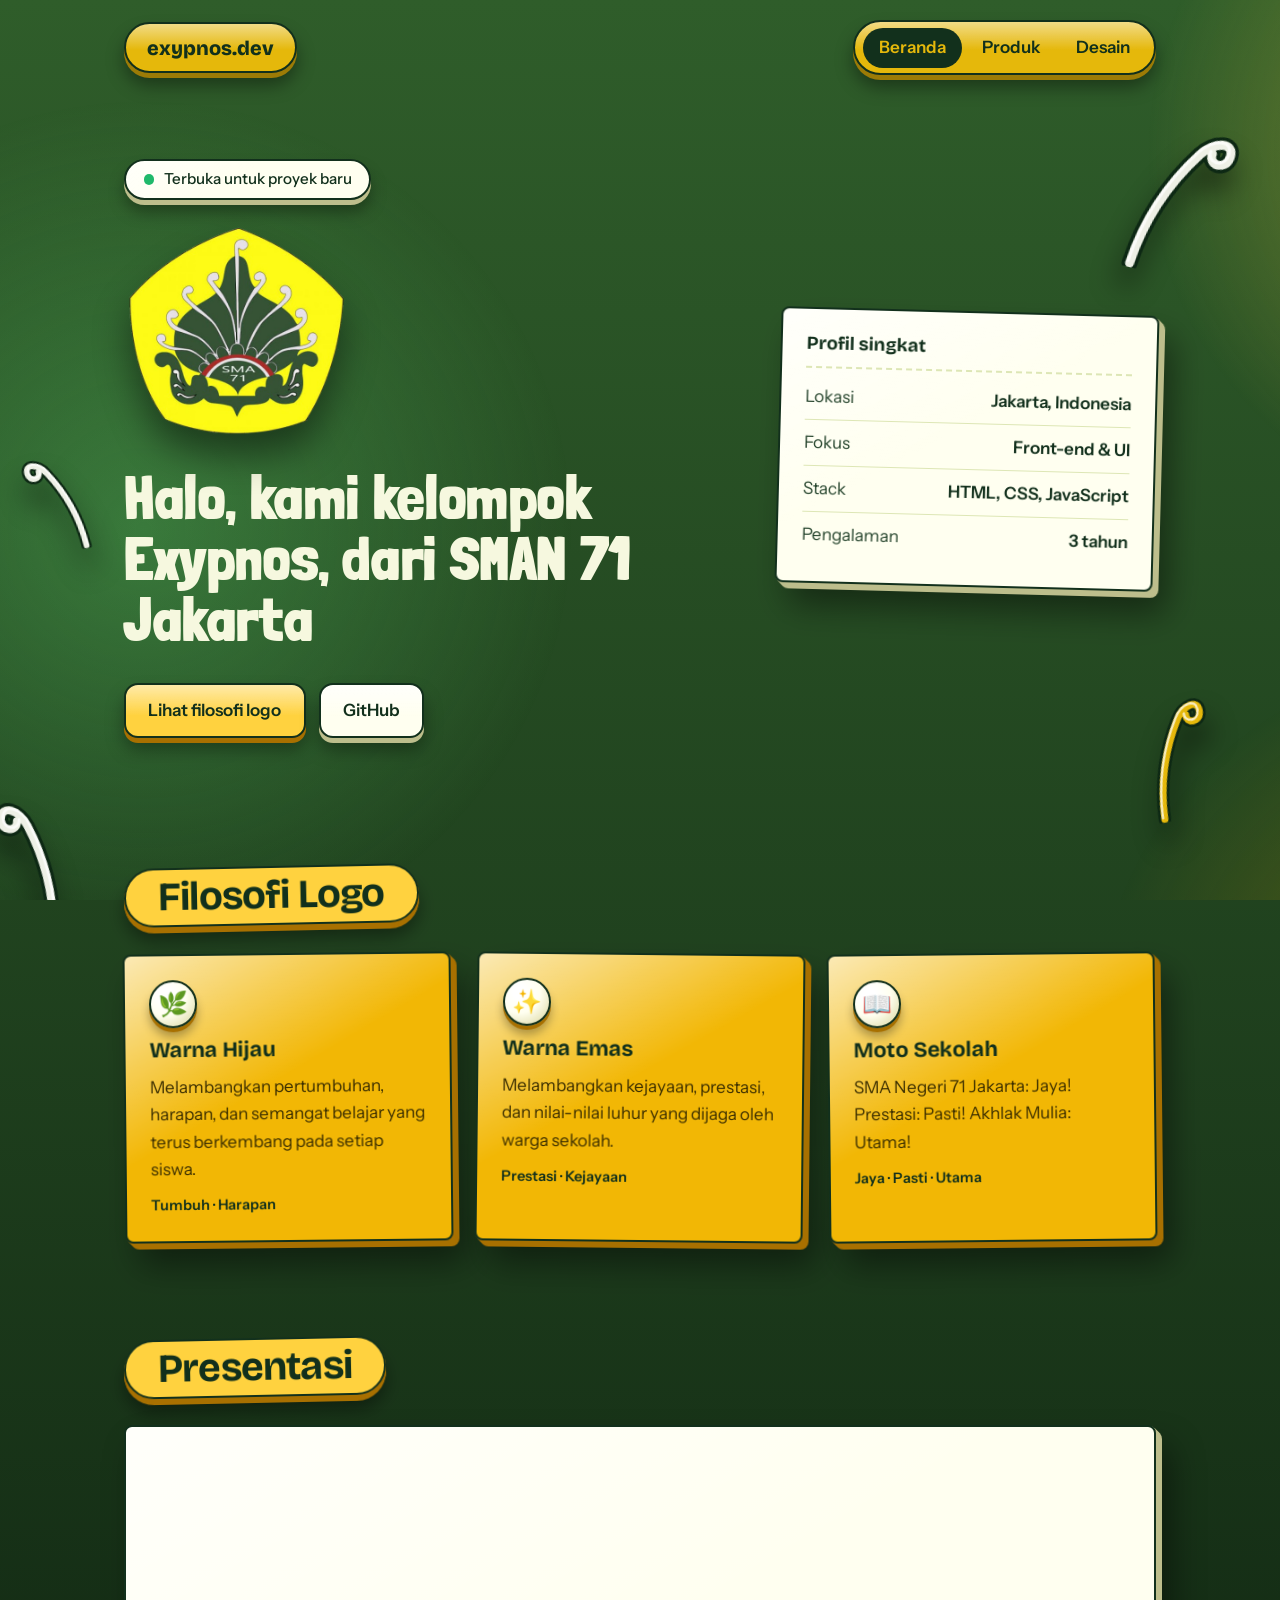
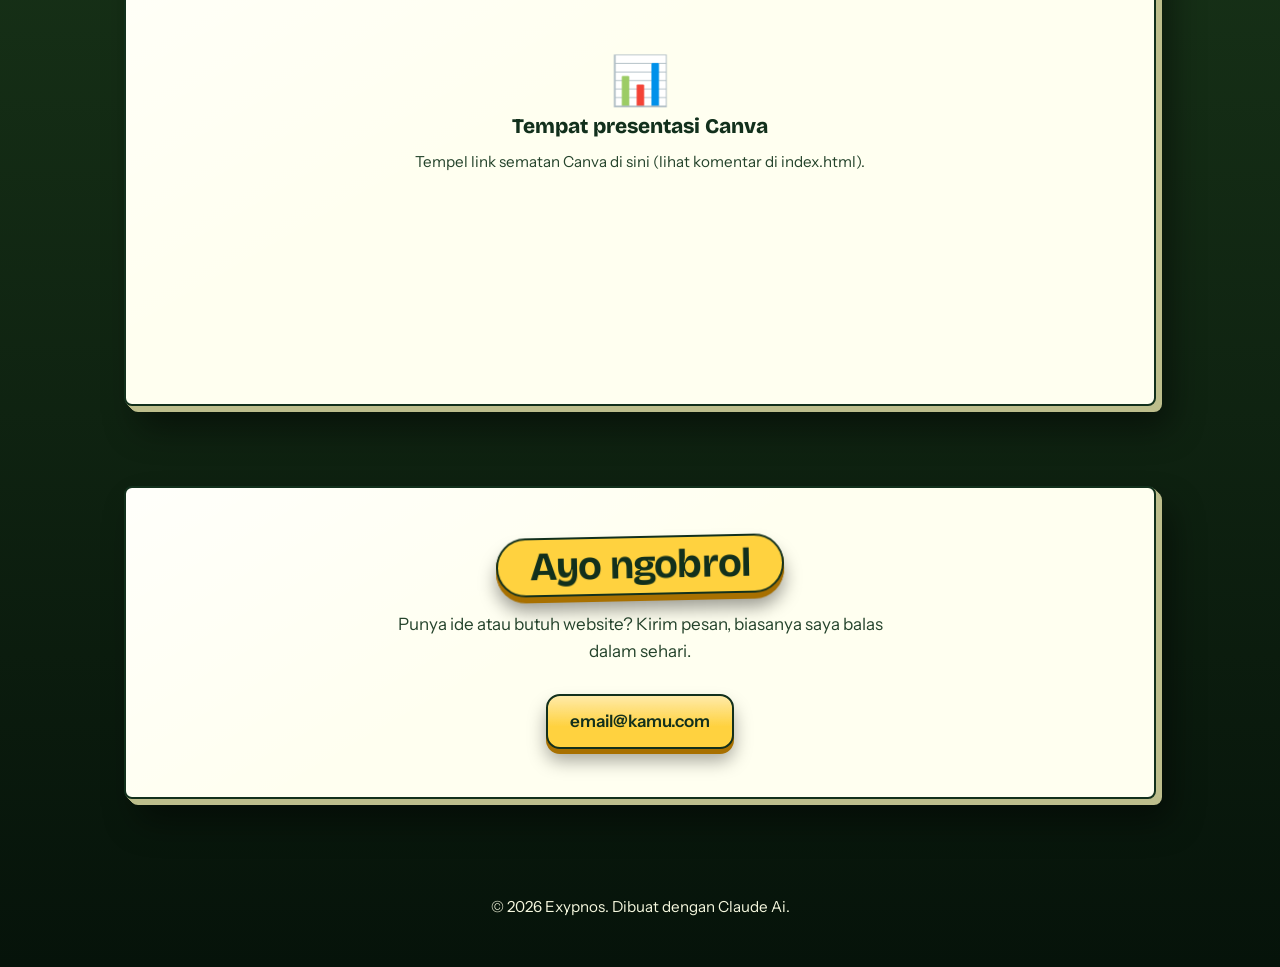
==== index.html @ 2ca2a5e6 "Update project descriptions and titles in index.html" ====
<!DOCTYPE html>
<html lang="id">
<head>
  <meta charset="UTF-8">
  <meta name="viewport" content="width=device-width, initial-scale=1">
  <title>Exypnos — Web Developer</title>
  <meta name="description" content="Portofolio Nama Kamu, web developer.">
  <link rel="preconnect" href="https://fonts.googleapis.com">
  <link rel="preconnect" href="https://fonts.gstatic.com" crossorigin>
  <link href="https://fonts.googleapis.com/css2?family=Bricolage+Grotesque:opsz,wght@12..96,500;12..96,800&family=Instrument+Sans:wght@400;500;600&family=Londrina+Solid:wght@400;900&display=swap" rel="stylesheet">
  <link rel="stylesheet" href="style.css">
  <script>
    try {
      if (sessionStorage.getItem('skipIntro')) {
        document.documentElement.classList.add('no-intro');
        sessionStorage.removeItem('skipIntro');
      }
    } catch (e) {}
  </script>
</head>
<body>

  <div class="scene" aria-hidden="true">
    <svg width="0" height="0" style="position:absolute" focusable="false">
      <symbol id="horn" viewBox="0 0 100 160">
        <path d="M18 156 C22 104 40 64 60 34 C70 18 92 12 90 30 C88 44 70 42 72 30" fill="none" stroke="#0d2814" stroke-width="16" stroke-linecap="round"/>
        <path d="M18 156 C22 104 40 64 60 34 C70 18 92 12 90 30 C88 44 70 42 72 30" fill="none" stroke="currentColor" stroke-width="9" stroke-linecap="round"/>
        <path d="M18 156 C22 104 40 64 60 34 C70 18 92 12 90 30 C88 44 70 42 72 30" fill="none" stroke="#fff" stroke-opacity=".75" stroke-width="3" stroke-linecap="round" transform="translate(-2 -2)"/>
      </symbol>
    </svg>
    <svg class="horn h1" viewBox="0 0 100 160"><use href="#horn"/></svg>
    <svg class="horn h2" viewBox="0 0 100 160"><use href="#horn"/></svg>
    <svg class="horn h3" viewBox="0 0 100 160"><use href="#horn"/></svg>
    <svg class="horn h4" viewBox="0 0 100 160"><use href="#horn"/></svg>
    <i class="comet c1"></i><i class="comet c2"></i><i class="comet c3"></i><i class="comet c4"></i>
  </div>

  <div class="intro" aria-hidden="true">
    <div class="intro-panel p-up"></div>
    <div class="intro-panel p-down"></div>
    <div class="intro-center">
      <div class="logo-split">
        <img class="half l" src="logo.png" alt="" width="500" height="500">
        <img class="half r" src="logo.png" alt="" width="500" height="500">
      </div>
      <p class="intro-name">Exypnos</p>
      <div class="intro-bar"><span></span></div>
    </div>
  </div>

  <header class="top">
    <a class="brand" href="#atas">exypnos.dev</a>
    <nav aria-label="Navigasi utama">
      <a href="index.html" class="active" aria-current="page">Beranda</a>
      <a href="produk.html">Produk</a>
      <a href="desain.html">Desain</a>
    </nav>
  </header>

  <main id="atas">

    <section class="hero">
      <div class="hero-text">
        <p class="status"><span class="dot" aria-hidden="true"></span> Terbuka untuk proyek baru</p>
        <h1 class="hero-logo"><img src="logo.png" alt="Logo SMAN 71 Jakarta" width="500" height="480"></h1>
        <p class="lead">Halo, kami kelompok Exypnos, dari SMAN 71 Jakarta</p>
        <div class="actions">
          <a class="btn primary" href="#beranda">Lihat filosofi logo</a>
          <a class="btn" href="https://github.com/USERNAME" target="_blank" rel="noopener">GitHub</a>
        </div>
      </div>

      <aside class="card" aria-label="Ringkasan profil">
        <h2>Profil singkat</h2>
        <dl>
          <div><dt>Lokasi</dt><dd>Jakarta, Indonesia</dd></div>
          <div><dt>Fokus</dt><dd>Front-end &amp; UI</dd></div>
          <div><dt>Stack</dt><dd>HTML, CSS, JavaScript</dd></div>
          <div><dt>Pengalaman</dt><dd>3 tahun</dd></div>
        </dl>
      </aside>
    </section>

    <section id="beranda" class="section">
      <h2>Filosofi Logo</h2>
      <div class="projects">
        <article class="project">
          <span class="ico" aria-hidden="true">🌿</span>
          <h3>Warna Hijau</h3>
          <p>Melambangkan pertumbuhan, harapan, dan semangat belajar yang terus berkembang pada setiap siswa.</p>
          <p class="tags">Tumbuh · Harapan</p>
        </article>
        <article class="project">
          <span class="ico" aria-hidden="true">✨</span>
          <h3>Warna Emas</h3>
          <p>Melambangkan kejayaan, prestasi, dan nilai-nilai luhur yang dijaga oleh warga sekolah.</p>
          <p class="tags">Prestasi · Kejayaan</p>
        </article>
        <article class="project">
          <span class="ico" aria-hidden="true">📖</span>
          <h3>Moto Sekolah</h3>
          <p>SMA Negeri 71 Jakarta: Jaya! Prestasi: Pasti! Akhlak Mulia: Utama!</p>
          <p class="tags">Jaya · Pasti · Utama</p>
        </article>
      </div>
    </section>

    <!-- PRESENTASI CANVA -->
    <section id="presentasi" class="section">
      <h2>Presentasi</h2>
      <div class="ppt-frame">
        <!-- Cara pasang PPT Canva:
             1. Di Canva klik Bagikan > Lihat lainnya > Sematkan (Embed), lalu salin link-nya.
             2. Ganti LINK_CANVA_KAMU di bawah dengan link itu.
             3. Hapus tanda komentar pada <iframe> dan hapus kotak "ppt-placeholder".

        <iframe loading="lazy"
                src="LINK_CANVA_KAMU"
                title="Presentasi Exypnos di Canva"
                allowfullscreen></iframe>
        -->

        <div class="ppt-placeholder">
          <span class="ppt-ico" aria-hidden="true">📊</span>
          <p>Tempat presentasi Canva</p>
          <small>Tempel link sematan Canva di sini (lihat komentar di index.html).</small>
        </div>
      </div>
    </section>

    <section id="kontak" class="section contact">
      <h2>Ayo ngobrol</h2>
      <p>Punya ide atau butuh website? Kirim pesan, biasanya saya balas dalam sehari.</p>
      <a class="btn primary" href="mailto:email@kamu.com">email@kamu.com</a>
    </section>

  </main>

  <footer class="foot">
    <p>© 2026 Exypnos. Dibuat dengan Claude Ai. </p>
  </footer>

  <script>
    (function () {
      if (window.matchMedia('(prefers-reduced-motion: reduce)').matches) return;

      // kartu miring 3D mengikuti kursor
      document.querySelectorAll('.card, .project, .design, .contact, .ppt-frame, .section > h2, .status').forEach(function (el) {
        el.addEventListener('pointermove', function (e) {
          if (e.pointerType === 'touch') return;
          var r = el.getBoundingClientRect();
          var x = (e.clientX - r.left) / r.width - 0.5;
          var y = (e.clientY - r.top) / r.height - 0.5;
          el.style.setProperty('--ry', (x * 14) + 'deg');
          el.style.setProperty('--rx', (-y * 14) + 'deg');
        });
        el.addEventListener('pointerleave', function () {
          el.style.setProperty('--rx', '0deg');
          el.style.setProperty('--ry', '0deg');
        });
      });

      // logo berputar 3D mengikuti kursor
      var logos = document.querySelectorAll('.hero-logo img, .brand-logo');
      if (logos.length) {
        window.addEventListener('pointermove', function (e) {
          if (e.pointerType === 'touch') return;
          var ry = ((e.clientX / innerWidth - 0.5) * 36) + 'deg';
          var rx = ((0.5 - e.clientY / innerHeight) * 28) + 'deg';
          logos.forEach(function (l) {
            l.style.setProperty('--ry', ry);
            l.style.setProperty('--rx', rx);
          });
        });
      }
    })();
  </script>

  <script>
    (function () {
      var links = document.querySelectorAll('.top nav a');
      var reduce = window.matchMedia('(prefers-reduced-motion: reduce)').matches;

      links.forEach(function (a) {
        a.addEventListener('click', function (e) {
          if (e.ctrlKey || e.metaKey || e.shiftKey || e.button !== 0) return;
          e.preventDefault();

          var here = a.getAttribute('aria-current') === 'page';
          if (!here) { try { sessionStorage.setItem('skipIntro', '1'); } catch (_) {} }

          if (reduce) { if (!here) location.href = a.href; return; }

          // riak
          var r = a.getBoundingClientRect();
          var d = document.createElement('span');
          d.className = 'ripple';
          d.style.left = (e.clientX - r.left) + 'px';
          d.style.top = (e.clientY - r.top) + 'px';
          a.appendChild(d);
          setTimeout(function () { d.remove(); }, 650);

          if (here) return;
          document.body.classList.add('leaving');
          setTimeout(function () { location.href = a.href; }, 320);
        });
      });

      // kembali dengan tombol back: pastikan halaman tidak terkunci
      window.addEventListener('pageshow', function () { document.body.classList.remove('leaving'); });
    })();
  </script>

</body>
</html>
---- style.css ----
/* ---------- Token ---------- */
:root {
  --paper: #f6f8df;
  --grid: #dde6b5;
  --ink: #12301c;
  --muted: #24432b;
  --green: #1b7d37;
  --marker: #ffd23f;
  --bg-top: #2f5d2a;     /* hijau SMAN 71 */
  --bg-bottom: #06130a;  /* makin gelap ke bawah */
  --on-bg: #f6f8df;      /* teks di atas background */
  --side: #bdbe8c;       /* sisi tebal kartu 3D */
  --gold-side: #a87000;  /* sisi tebal emas */
  --gloss: rgba(255, 255, 255, .7);
  --slab: 1px 1px 0 var(--side), 2px 2px 0 var(--side), 3px 3px 0 var(--side),
          4px 4px 0 var(--side), 5px 5px 0 var(--side), 6px 6px 0 var(--side),
          14px 22px 34px rgba(0, 0, 0, .45);
  --card: #fffff0;
  --line: #12301c;

  --display: "Bricolage Grotesque", "Segoe UI", system-ui, sans-serif;
  --body: "Instrument Sans", "Segoe UI", system-ui, sans-serif;

  --max: 1080px;
}

@media (prefers-color-scheme: dark) {
  :root {
    --paper: #0f1f14;
    --grid: #1a3322;
    --ink: #f1f7d9;
    --muted: #c9d9b4;
    --green: #8fe08a;
    --marker: #e6c229;
    --side: #08150b;
    --gloss: rgba(255, 255, 255, .09);
    --bg-top: #2a5427;
    --bg-bottom: #040d06;
    --card: #16291c;
    --line: #f1f7d9;
  }
}

/* ---------- Dasar ---------- */
*, *::before, *::after { box-sizing: border-box; }

html { scroll-behavior: smooth; }

body {
  margin: 0;
  font-family: var(--body);
  font-size: 1.0625rem;
  line-height: 1.6;
  color: var(--on-bg);
  background-color: var(--bg-bottom);
  /* gradasi hijau SMAN 71 -> makin gelap */
  background-image: linear-gradient(180deg, var(--bg-top) 0%, var(--bg-bottom) 100%);
  background-repeat: no-repeat;
  min-height: 100vh;
}


/* ---------- Warna membaur (blend) ---------- */
body::before {
  content: "";
  position: fixed;
  inset: 0;
  z-index: -1;
  pointer-events: none;
  background:
    radial-gradient(42vmax 42vmax at 85% 12%, rgba(255, 210, 63, .40), transparent 70%),
    radial-gradient(48vmax 48vmax at 8% 42%,  rgba(95, 207, 107, .34), transparent 70%),
    radial-gradient(42vmax 42vmax at 82% 82%, rgba(247, 181, 0, .28), transparent 70%),
    radial-gradient(38vmax 38vmax at 18% 100%, rgba(95, 207, 107, .30), transparent 70%);
  background-size: 140% 140%;
  animation: blend 16s ease-in-out infinite alternate;
}

@keyframes blend { to { background-position: 100% 100%; } }

h1, h2, h3 {
  font-family: var(--display);
  line-height: 1.1;
  margin: 0;
}

p { margin: 0; }

a { color: var(--green); }

:focus-visible {
  outline: 3px solid var(--marker);
  outline-offset: 3px;
}

/* ---------- Header ---------- */
.top {
  max-width: var(--max);
  margin: 0 auto;
  padding: 1.25rem 1.5rem;
  display: flex;
  justify-content: space-between;
  align-items: center;
  gap: 1rem;
}

.top :focus-visible { outline-color: #12301c; }

/* shape rounded emas hanya membungkus teks */
.brand,
.top nav {
  background: linear-gradient(180deg, rgba(255, 255, 255, .5), rgba(255, 255, 255, 0) 55%), #E5B80B;
  color: #12301c;
  border: 2px solid var(--line);
  border-radius: 999px;
  box-shadow: 0 5px 0 #9c7b06, 0 12px 18px rgba(0, 0, 0, .4);
}

.brand {
  padding: .45rem 1.3rem;
  font-family: var(--display);
  font-weight: 800;
  font-size: 1.25rem;
  text-decoration: none;
}

.top nav { display: flex; gap: .25rem; padding: .35rem .5rem; }

.top nav a {
  position: relative;
  overflow: hidden;
  padding: .4rem 1rem;
  color: #12301c;
  text-decoration: none;
  font-weight: 600;
  border-radius: 999px;
  transition: background .2s, color .2s, transform .12s;
}

.top nav a:hover { background: rgba(18, 48, 28, .14); }
.top nav a:active { transform: translateY(2px) scale(.93); }

/* menu yang sedang dibuka */
.top nav a.active { background: #12301c; color: #E5B80B; }

/* efek riak saat diklik */
.ripple {
  position: absolute;
  width: 10px;
  height: 10px;
  margin: -5px 0 0 -5px;
  border-radius: 50%;
  background: rgba(255, 255, 255, .75);
  transform: scale(0);
  pointer-events: none;
  animation: ripple .6s ease-out forwards;
}

@keyframes ripple { to { transform: scale(16); opacity: 0; } }

/* judul section membal setelah menu diklik */
.section > h2.pop { animation: heading-pop .8s cubic-bezier(.2, 1.5, .4, 1); }

@keyframes heading-pop {
  40% { transform: rotate(-4deg) scale(1.18); }
}

/* ---------- Hero ---------- */
main { max-width: var(--max); margin: 0 auto; padding: 0 1.5rem; }

.hero {
  display: grid;
  grid-template-columns: 1.6fr 1fr;
  gap: 3rem;
  align-items: center;
  padding: 4rem 0 5rem;
}

.status {
  display: inline-flex;
  align-items: center;
  gap: .6rem;
  font-size: .95rem;
  font-weight: 500;
  color: var(--on-bg);
  margin-bottom: 1.25rem;
}

.dot {
  width: .65rem;
  height: .65rem;
  border-radius: 50%;
  background: #1fb96b;
  box-shadow: 0 0 0 0 rgba(31, 185, 107, .6);
  animation: ping 2.2s ease-out infinite;
}

@keyframes ping {
  to { box-shadow: 0 0 0 .7rem rgba(31, 185, 107, 0); }
}

.hero h1 {
  font-size: clamp(2.4rem, 6vw, 4.4rem);
  font-weight: 800;
  letter-spacing: -.03em;
  max-width: 14em;
  /* stabilo kuning di belakang teks */
  background-image: linear-gradient(var(--marker), var(--marker));
  background-repeat: no-repeat;
  background-size: 0% 38%;
  background-position: 0 90%;
  animation: stabilo .9s .3s ease-out forwards;
}

@keyframes stabilo { to { background-size: 100% 38%; } }

@media (prefers-color-scheme: dark) {
  .hero h1 { background-image: linear-gradient(#2e6a35, #2e6a35); }
}

.lead {
  margin-top: 1.5rem;
  max-width: 14em;
  color: var(--on-bg);
  font-family: "Londrina Solid", "Impact", "Arial Black", sans-serif;
  font-weight: 900;
  font-size: clamp(2.2rem, 6vw, 3.8rem);
  line-height: 1;
  letter-spacing: .01em;
}

.actions { margin-top: 2rem; display: flex; flex-wrap: wrap; gap: .8rem; }

.hero h1.hero-logo {
  background: none;
  animation: none;
  line-height: 0;
  max-width: 100%;
}

.hero-logo img {
  display: block;
  width: 100%;
  max-width: 14rem;
  height: auto;
}

/* ---------- Tombol ---------- */
.btn {
  display: inline-block;
  padding: .75rem 1.4rem;
  border: 2px solid var(--line);
  border-radius: 14px;
  background: linear-gradient(180deg, rgba(255,255,255,.75), rgba(255,255,255,0) 60%), var(--card);
  color: var(--ink);
  font-weight: 600;
  text-decoration: none;
  box-shadow: 0 5px 0 var(--side), 0 12px 18px rgba(0, 0, 0, .35);
  transition: transform .12s, box-shadow .12s;
}

.btn:hover { transform: translateY(2px); box-shadow: 0 3px 0 var(--side), 0 8px 12px rgba(0, 0, 0, .35); }
.btn:active { transform: translateY(5px); box-shadow: 0 0 0 var(--side), 0 3px 6px rgba(0, 0, 0, .35); }

.btn.primary {
  background: linear-gradient(180deg, rgba(255,255,255,.55), rgba(255,255,255,0) 60%), var(--marker);
  color: #12301c;
  box-shadow: 0 5px 0 var(--gold-side), 0 12px 18px rgba(0, 0, 0, .35);
}
.btn.primary:hover { box-shadow: 0 3px 0 var(--gold-side), 0 8px 12px rgba(0, 0, 0, .35); }
.btn.primary:active { box-shadow: 0 0 0 var(--gold-side), 0 3px 6px rgba(0, 0, 0, .35); }

/* ---------- Kartu profil ---------- */
.card {
  background: var(--card);
  color: var(--ink);
  border: 2px solid var(--line);
  border-radius: 8px;
  padding: 1.5rem;
}

.card .logo {
  display: block;
  width: 100%;
  max-width: 11rem;
  height: auto;
  aspect-ratio: 1;
  margin: 0 auto;
  object-fit: contain;
}

.card h2 {
  font-size: 1.15rem;
  padding-bottom: .8rem;
  margin-bottom: .4rem;
  border-bottom: 2px dashed var(--grid);
}

.card dl { margin: 0; }

.card dl div {
  display: flex;
  justify-content: space-between;
  gap: 1rem;
  padding: .55rem 0;
  border-bottom: 1px solid var(--grid);
}

.card dl div:last-child { border-bottom: 0; }

.card dt { color: var(--muted); }
.card dd { margin: 0; font-weight: 600; text-align: right; }

/* ---------- Section ---------- */
.section { padding: 3rem 0; }

.section > h2 {
  font-size: clamp(1.8rem, 4vw, 2.5rem);
  letter-spacing: -.02em;
  margin-bottom: 1.75rem;
  display: inline-block;
  padding: .3rem 2rem .4rem;
  background: var(--marker);
  color: #12301c;
  border: 2px solid var(--line);
  border-radius: 999px;
  border-radius: 999px;
  box-shadow: 0 5px 0 var(--gold-side), 0 10px 16px rgba(0, 0, 0, .35);
  transform: rotate(-1.2deg);
}

/* ---------- Proyek ---------- */
.projects {
  display: grid;
  grid-template-columns: repeat(auto-fit, minmax(220px, 1fr));
  gap: 1.5rem;
}

.project {
  background: var(--card);
  color: var(--ink);
  border: 2px solid var(--line);
  border-radius: 8px;
  padding: 1.5rem;
  display: flex;
  flex-direction: column;
  gap: .7rem;
}

.project h3 { font-size: 1.35rem; }
.project p { color: var(--muted); }
.project .tags { font-size: .9rem; color: var(--ink); font-weight: 500; }

.project a {
  margin-top: auto;
  font-weight: 600;
  text-underline-offset: 4px;
}

/* ---------- Skill ---------- */
.skills {
  list-style: none;
  margin: 0;
  padding: 0;
  display: flex;
  flex-wrap: wrap;
  gap: .7rem;
}

.skills li {
  padding: .45rem 1rem;
  background: var(--card);
  color: var(--ink);
  border: 2px solid var(--line);
  border-radius: 999px;
  font-weight: 500;
}


/* ---------- Hiasan Beranda ---------- */
.project { position: relative; }

.ico {
  display: grid;
  place-items: center;
  width: 3rem;
  height: 3rem;
  font-size: 1.5rem;
  background: var(--marker);
  border: 2px solid var(--line);
  border-radius: 50%;
}

/* ---------- Hiasan Produk ---------- */
.skills li { box-shadow: 3px 3px 0 var(--line); transition: transform .12s; }
.skills li:hover { transform: translateY(-3px) rotate(-2deg); }
.skills li span { margin-right: .35rem; }

/* ---------- Desain ---------- */
.designs {
  display: grid;
  grid-template-columns: repeat(auto-fit, minmax(250px, 1fr));
  gap: 1.5rem;
}

.design {
  margin: 0;
  background: var(--card);
  color: var(--ink);
  border: 2px solid var(--line);
  border-radius: 8px;
  overflow: hidden;
}

.design .art {
  display: grid;
  place-items: center;
  aspect-ratio: 4 / 3;
  font-size: 4.5rem;
  border-bottom: 2px solid var(--line);
}

.design figcaption { display: flex; flex-direction: column; padding: 1rem 1.25rem; }
.design figcaption strong { font-family: var(--display); font-size: 1.2rem; }
.design figcaption span { color: var(--muted); font-size: .95rem; }

.d1 .art { background: radial-gradient(circle at 25% 30%, #fff 0 8%, transparent 9%), linear-gradient(135deg, #ffe94a, #ff9f43); }
.d2 .art { background: radial-gradient(circle at 80% 20%, rgba(255,255,255,.7) 0 10%, transparent 11%), linear-gradient(135deg, #8fe08a, #1b7d37); }
.d3 .art { background: radial-gradient(circle at 50% 40%, #3b7a57 0, #12301c 70%); }

@media (prefers-reduced-motion: reduce) {
  .project, .design, .skills li { transition: none; }
}

/* ---------- Kontak ---------- */
.contact {
  margin: 2rem 0 4rem;
  padding: 3rem 2rem;
  text-align: center;
  background: var(--card);
  color: var(--ink);
  border: 2px solid var(--line);
  border-radius: 8px;
}

.contact h2 { margin-bottom: 1rem; }

.contact p {
  max-width: 30em;
  margin: 0 auto 1.75rem;
  color: var(--muted);
}

/* ---------- Footer ---------- */
.foot {
  text-align: center;
  padding: 2rem 1.5rem 3rem;
  color: var(--on-bg);
  font-size: .95rem;
}

/* ---------- Responsif ---------- */
@media (max-width: 800px) {
  .hero {
    grid-template-columns: 1fr;
    gap: 2.5rem;
    padding-top: 2rem;
  }

  .card { --rot: 0deg; max-width: 420px; }
}

@media (max-width: 480px) {
  .top { flex-direction: column; align-items: flex-start; }
  .top nav { gap: 1.1rem; }
  .contact { padding: 2rem 1.25rem; }
}


/* ---------- Transisi pembuka ---------- */
.intro {
  position: fixed;
  inset: 0;
  z-index: 100;
  pointer-events: none;
  animation: intro-hide 0s 2.9s forwards;
}

.intro-panel {
  position: absolute;
  left: 0;
  right: 0;
  height: 50%;
  background: #173d1c;
}

.intro-panel.p-up {
  top: 0;
  border-bottom: 3px solid var(--marker);
  animation: panel-up .8s cubic-bezier(.77, 0, .18, 1) 2.1s forwards;
}

.intro-panel.p-down {
  bottom: 0;
  border-top: 3px solid var(--marker);
  animation: panel-down .8s cubic-bezier(.77, 0, .18, 1) 2.1s forwards;
}

.intro-center {
  position: absolute;
  inset: 0;
  display: grid;
  place-content: center;
  justify-items: center;
  gap: 1rem;
  animation: intro-out .35s ease-in 1.95s forwards;
}

/* logo SMA 71 terbelah, lalu menyatu */
.logo-split {
  position: relative;
  isolation: isolate;
  width: min(78vw, 62vh, 34rem);
  aspect-ratio: 1;
  animation: merge-pop .45s ease-out 1.15s;
}

.logo-split::before {
  content: "";
  position: absolute;
  inset: -35%;
  z-index: -1;
  border-radius: 50%;
  background: radial-gradient(circle, rgba(255, 226, 122, .85), transparent 65%);
  opacity: 0;
  animation: burst .7s ease-out 1.15s;
}

.logo-split .half {
  position: absolute;
  inset: 0;
  width: 100%;
  height: 100%;
}

.logo-split .l {
  clip-path: inset(0 49.5% 0 0);
  animation: join-l 1s cubic-bezier(.7, 0, .2, 1) .2s both;
}

.logo-split .r {
  clip-path: inset(0 0 0 49.5%);
  animation: join-r 1s cubic-bezier(.7, 0, .2, 1) .2s both;
}

@keyframes join-l {
  from { opacity: 0; transform: translateX(-70%) rotate(-14deg); }
  25%  { opacity: 1; }
  to   { opacity: 1; transform: none; }
}

@keyframes join-r {
  from { opacity: 0; transform: translateX(70%) rotate(14deg); }
  25%  { opacity: 1; }
  to   { opacity: 1; transform: none; }
}

@keyframes merge-pop { 50% { transform: scale(1.14); } }
@keyframes burst { 30% { opacity: 1; } to { opacity: 0; transform: scale(1.5); } }

.intro-name {
  font-family: var(--display);
  font-weight: 800;
  font-size: clamp(2.2rem, 7vmin, 3.2rem);
  letter-spacing: .06em;
  color: #f6f8df;
  animation: rise .6s ease-out 1.15s both;
}

.intro-bar {
  width: clamp(12rem, 36vmin, 18rem);
  height: .7rem;
  border: 2px solid #f6f8df;
  border-radius: 999px;
  overflow: hidden;
}

.intro-bar span {
  display: block;
  height: 100%;
  background: var(--marker);
  animation: bar 1.4s ease-in-out .4s both;
}

@keyframes panel-up   { to { transform: translateY(-101%); } }
@keyframes panel-down { to { transform: translateY(101%); } }
@keyframes intro-out  { to { opacity: 0; transform: scale(.9); } }
@keyframes intro-hide { to { visibility: hidden; } }
@keyframes logo-in    { from { opacity: 0; transform: scale(.5) rotate(-8deg); } }
@keyframes rise       { from { opacity: 0; transform: translateY(14px); } }
@keyframes bar        { from { width: 0; } to { width: 100%; } }

/* isi halaman muncul setelah tirai terbuka */
.hero-text, .hero > .card {
  animation: page-in .8s ease-out 2.35s both;
}

@keyframes page-in { from { opacity: 0; translate: 0 28px; } }


/* ---------- Tampilan 3D (seperti hasil render) ---------- */
.card, .project, .design, .contact {
  background-image: linear-gradient(150deg, var(--gloss), transparent 45%);
  box-shadow: var(--slab);
}

.card, .project, .design {
  transform: perspective(900px) rotateX(var(--rx, 0deg)) rotateY(var(--ry, 0deg))
             rotate(var(--rot, 0deg)) translateY(var(--lift, 0px));
  transition: transform .15s ease-out;
  will-change: transform;
}

.card { --rot: 1.5deg; }
.project:nth-child(odd) { --rot: -.6deg; }
.project:nth-child(even) { --rot: .6deg; }
.project:hover, .design:hover { --lift: -5px; }

.skills li { box-shadow: 0 4px 0 var(--side), 0 8px 12px rgba(0, 0, 0, .3); }

.hero-logo img {
  transform: perspective(700px) rotateX(var(--rx, 0deg)) rotateY(var(--ry, 0deg));
  transition: transform .2s ease-out;
  filter: drop-shadow(0 22px 18px rgba(0, 0, 0, .45));
  animation: logo-float 4s ease-in-out infinite;
}

@keyframes logo-float { 50% { translate: 0 -10px; } }

/* tanduk logo SMAN 71 mengambang di latar */
.scene {
  position: fixed;
  inset: 0;
  z-index: -1;
  overflow: hidden;
  pointer-events: none;
}

.horn {
  position: absolute;
  height: auto;
  color: #eef0e6;
  overflow: visible;
  filter: drop-shadow(0 20px 14px rgba(0, 0, 0, .45));
  animation: bob 7s ease-in-out infinite;
}

.h1 { width: 100px; top: 13%; right: 4%; transform: rotate(14deg); }
.h2 { width: 64px; top: 50%; left: 2%; transform: scaleX(-1) rotate(10deg); animation-delay: -2s; }
.h3 { width: 78px; bottom: 9%; right: 5%; color: #E5B80B; transform: rotate(-12deg); animation-delay: -4s; }
.h4 { width: 90px; bottom: -40px; left: -1%; transform: scaleX(-1) rotate(-6deg); animation-delay: -1s; }

@keyframes bob { 50% { translate: 0 -22px; } }

/* komet jatuh */
.comet {
  position: absolute;
  width: 190px;
  height: 4px;
  border-radius: 999px;
  background: linear-gradient(90deg, #fff, rgba(255, 226, 122, .75) 22%, rgba(255, 226, 122, 0));
  transform: rotate(-35deg);
  opacity: 0;
  animation: comet 9s linear infinite;
}

.comet::before {
  content: "";
  position: absolute;
  left: -3px;
  top: 50%;
  width: 11px;
  height: 11px;
  margin-top: -5.5px;
  border-radius: 50%;
  background: #fff;
  box-shadow: 0 0 10px 4px rgba(255, 226, 122, .85), 0 0 26px 10px rgba(229, 184, 11, .4);
}

.c1 { top: -2%;  right: 8%;  animation-duration: 9s;  animation-delay: 3s; }
.c2 { top: 8%;   right: 42%; animation-duration: 13s; animation-delay: 6s; }
.c3 { top: -4%;  right: 68%; animation-duration: 11s; animation-delay: 9s; }
.c4 { top: 24%;  right: -4%; animation-duration: 15s; animation-delay: 12s; }

@keyframes comet {
  0%   { opacity: 0; translate: 0 0; }
  2%   { opacity: 1; }
  15%  { opacity: 1; }
  18%  { opacity: 0; translate: -62vmax 43vmax; }
  100% { opacity: 0; translate: -62vmax 43vmax; }
}

@media (max-width: 800px) { .horn { display: none; } }

/* ---------- Pindah halaman ---------- */
.no-intro .intro { display: none; }
.no-intro .hero-text, .no-intro .hero > .card { animation-duration: .5s; animation-delay: 0s; }

body.leaving main, body.leaving .top { opacity: 0; transform: translateY(8px); transition: opacity .3s, transform .3s; }

/* ---------- Kurangi gerakan ---------- */
@media (prefers-reduced-motion: reduce) {
  .intro { display: none; }
  .horn, .hero-logo img { animation: none; }
  .comet { display: none; }
  body::before { animation: none; }
  .hero-text, .hero > .card { animation: none; }
  html { scroll-behavior: auto; }
  .dot { animation: none; }
  .hero h1 { animation: none; background-size: 100% 38%; }
  .btn, .card, .project, .design { transition: none; }
  .section > h2.pop, .ripple { animation: none; }
}


/* =====================================================
   TAMBAHAN BERANDA (digabung dari tambahan.css)
   ===================================================== */

/* ---------- Beranda: kartu produk berlatar kuning emas ---------- */
#beranda .project {
  background-color: #f2b705;           /* kuning emas */
  color: #12301c;
  border-color: #12301c;
  box-shadow:
    1px 1px 0 #a87000, 2px 2px 0 #a87000, 3px 3px 0 #a87000,
    4px 4px 0 #a87000, 5px 5px 0 #a87000, 6px 6px 0 #a87000,
    14px 22px 34px rgba(0, 0, 0, .45);
}

#beranda .project p { color: #3b2e00; }

#beranda .project .tags { color: #12301c; font-weight: 600; }

#beranda .project a { color: #12301c; }

#beranda .project .ico { background: radial-gradient(circle at 32% 28%, #ffffff 0 14%, #fffff0 48%, #d8d49a 100%); }

/* ---------- Beranda: tempat presentasi Canva ---------- */
.ppt-frame {
  position: relative;
  aspect-ratio: 16 / 9;                /* rasio slide */
  overflow: hidden;
  background-color: var(--card);
  background-image: linear-gradient(150deg, var(--gloss), transparent 45%);
  border: 2px solid var(--line);
  border-radius: 8px;
  box-shadow: var(--slab);
}

.ppt-frame iframe {
  position: absolute;
  inset: 0;
  width: 100%;
  height: 100%;
  border: 0;
}

.ppt-placeholder {
  position: absolute;
  inset: 0;
  display: grid;
  place-content: center;
  justify-items: center;
  gap: .4rem;
  padding: 1rem;
  text-align: center;
  color: var(--ink);
}

.ppt-placeholder .ppt-ico { font-size: 3rem; line-height: 1; }
.ppt-placeholder p { font-family: var(--display); font-weight: 800; font-size: 1.3rem; }
.ppt-placeholder small { color: var(--muted); font-size: .95rem; }


/* =====================================================
   3D MENYELURUH + LOGO DI HEADER
   ===================================================== */

/* logo di sebelah kiri "exypnos.dev" */
.brand-group { display: flex; align-items: center; gap: .7rem; }

.brand-logo {
  display: block;
  height: 3.15rem;       /* sama tinggi dengan pil "exypnos.dev" */
  width: auto;
  /* miring halus saja supaya logo kecil tidak goyang atau terpotong */
  transform: perspective(500px)
             rotateX(calc(var(--rx, 0deg) * .4))
             rotateY(calc(var(--ry, 0deg) * .4));
  transition: transform .2s ease-out;
  backface-visibility: hidden;
  /* sisi tebal lurus ke bawah, searah dengan pil menu, lalu bayangan lembut */
  filter:
    drop-shadow(0 2px 0 #a87000)
    drop-shadow(0 3px 0 #a87000)
    drop-shadow(0 8px 6px rgba(0, 0, 0, .4));
  animation: logo-bob 4s ease-in-out infinite;
}

@keyframes logo-bob { 50% { translate: 0 -3px; } }

/* chip status berbentuk tombol 3D */
.status {
  padding: .4rem 1.1rem;
  color: var(--ink);
  background-color: var(--card);
  background-image: linear-gradient(150deg, var(--gloss), transparent 45%);
  border: 2px solid var(--line);
  border-radius: 999px;
  box-shadow: 0 5px 0 var(--side), 0 12px 16px rgba(0, 0, 0, .35);
}

/* blok besar ikut miring 3D mengikuti kursor */
.contact, .ppt-frame, .section > h2, .status {
  transform: perspective(900px) rotateX(var(--rx, 0deg)) rotateY(var(--ry, 0deg))
             rotate(var(--rot, 0deg));
  transition: transform .15s ease-out;
  will-change: transform;
}

/* judul section: pil emas dengan sisi tebal */
.section > h2 {
  --rot: -1.2deg;
  box-shadow:
    0 1px 0 var(--gold-side), 0 2px 0 var(--gold-side), 0 3px 0 var(--gold-side),
    0 4px 0 var(--gold-side), 0 5px 0 var(--gold-side), 0 6px 0 var(--gold-side),
    0 14px 18px rgba(0, 0, 0, .4);
}

/* ikon proyek: bola 3D */
.ico {
  background: radial-gradient(circle at 32% 28%, #fff7c9 0 14%, var(--marker) 48%, #c99a00 100%);
  box-shadow: 0 4px 0 var(--gold-side), 0 9px 10px rgba(0, 0, 0, .3);
}

@media (prefers-reduced-motion: reduce) {
  .brand-logo { animation: none; }
  .brand-logo, .contact, .ppt-frame, .section > h2, .status { transition: none; }
}


/* =====================================================
   RUNNING TEXT 3D (abu perak elegan) - dipakai di Produk & Desain
   Tetap di bawah layar dan ikut ke mana pun halaman di-scroll,
   seperti running text berita.
   ===================================================== */
.marquee {
  position: fixed;                       /* selalu ikut di layar, bukan di satu tempat */
  left: 0;
  right: 0;
  bottom: max(.9rem, env(safe-area-inset-bottom));
  width: min(var(--max), calc(100% - 2rem));
  margin: 0 auto;
  z-index: 50;
  border: 2px solid #565c66;
  border-radius: 999px;
  /* pelat logam perak: kilap di atas, gelap tipis di bawah */
  background:
    linear-gradient(180deg, rgba(255, 255, 255, .85) 0%, rgba(255, 255, 255, 0) 48%,
                    rgba(0, 0, 0, .07) 52%, rgba(0, 0, 0, .14) 100%),
    linear-gradient(90deg, #c9cdd3, #eceef1 28%, #c0c5cc 55%, #e6e8ec 80%, #b7bcc4);
  /* sisi tebal abu gelap + bayangan */
  box-shadow:
    0 1px 0 #737982, 0 2px 0 #737982, 0 3px 0 #737982,
    0 4px 0 #737982, 0 5px 0 #737982, 0 6px 0 #737982,
    0 14px 18px rgba(0, 0, 0, .4);
  transform: perspective(1000px)
             rotateX(calc(var(--rx, 0deg) * .4))
             rotateY(calc(var(--ry, 0deg) * .4));
  transition: transform .15s ease-out;
  will-change: transform;
}

/* jendela teks: ujung kiri dan kanan memudar halus */
.marquee-window {
  overflow: hidden;
  border-radius: 999px;
  -webkit-mask-image: linear-gradient(90deg, transparent, #000 7%, #000 93%, transparent);
          mask-image: linear-gradient(90deg, transparent, #000 7%, #000 93%, transparent);
}

.marquee-track {
  display: flex;
  width: max-content;
  animation: marquee 32s linear infinite;
}

.marquee:hover .marquee-track { animation-play-state: paused; }

/* dua teks identik, geser setengah lebar = berputar mulus */
@keyframes marquee { to { transform: translateX(-50%); } }

.marquee-item {
  margin: 0;
  padding: .6rem 1.5rem .6rem 0;
  white-space: nowrap;
  font-family: var(--display);
  font-weight: 800;
  font-size: 1.05rem;
  letter-spacing: .1em;
  text-transform: uppercase;
  color: #2b2f36;
  /* huruf timbul: highlight putih di bawah, gelap tipis di atas */
  text-shadow: 0 1px 0 rgba(255, 255, 255, .95), 0 -1px 0 rgba(0, 0, 0, .22);
}

@media (max-width: 480px) {
  .marquee { bottom: max(.6rem, env(safe-area-inset-bottom)); }
  .marquee-item { font-size: .9rem; padding-top: .5rem; padding-bottom: .5rem; }
}

@media (prefers-reduced-motion: reduce) {
  .marquee-track { animation: none; }
  .marquee { transition: none; }
}

/* ruang di bawah footer agar tidak tertutup running text */
body:has(.marquee) .foot { padding-bottom: 6rem; }
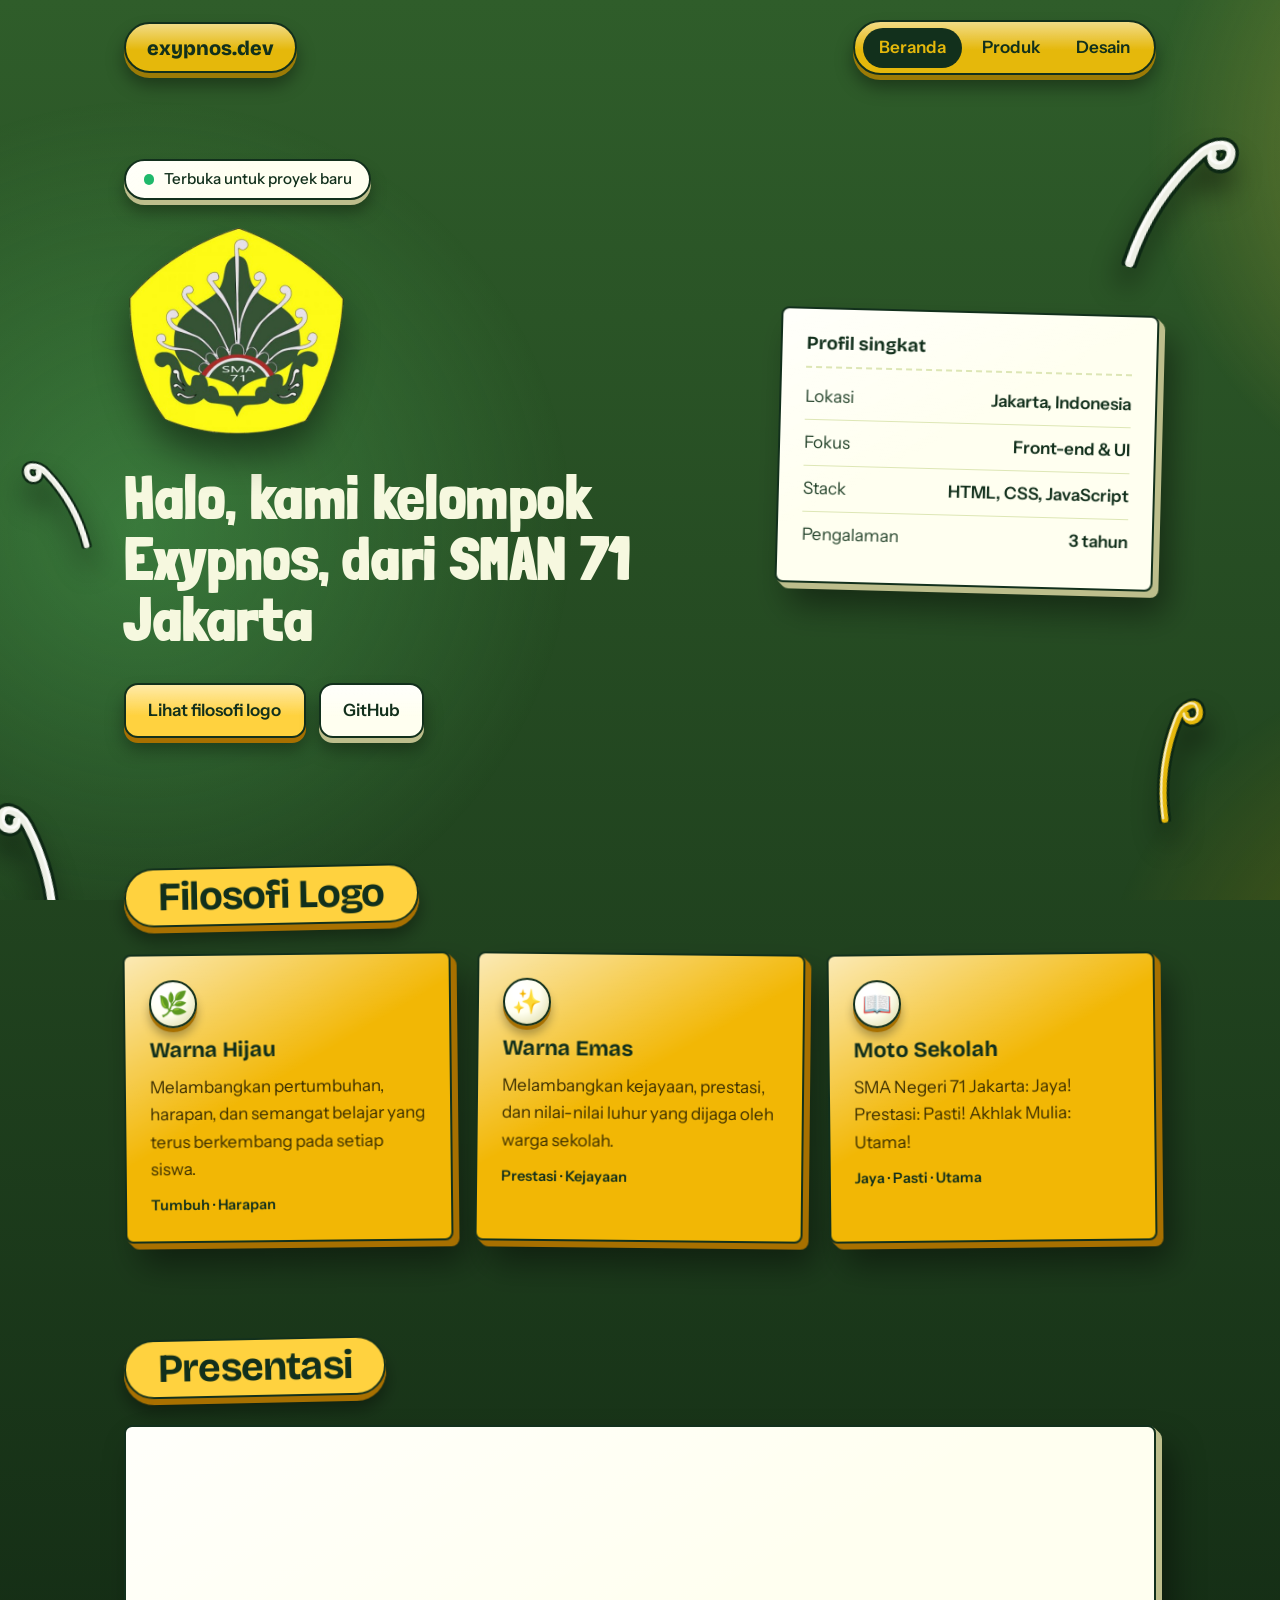
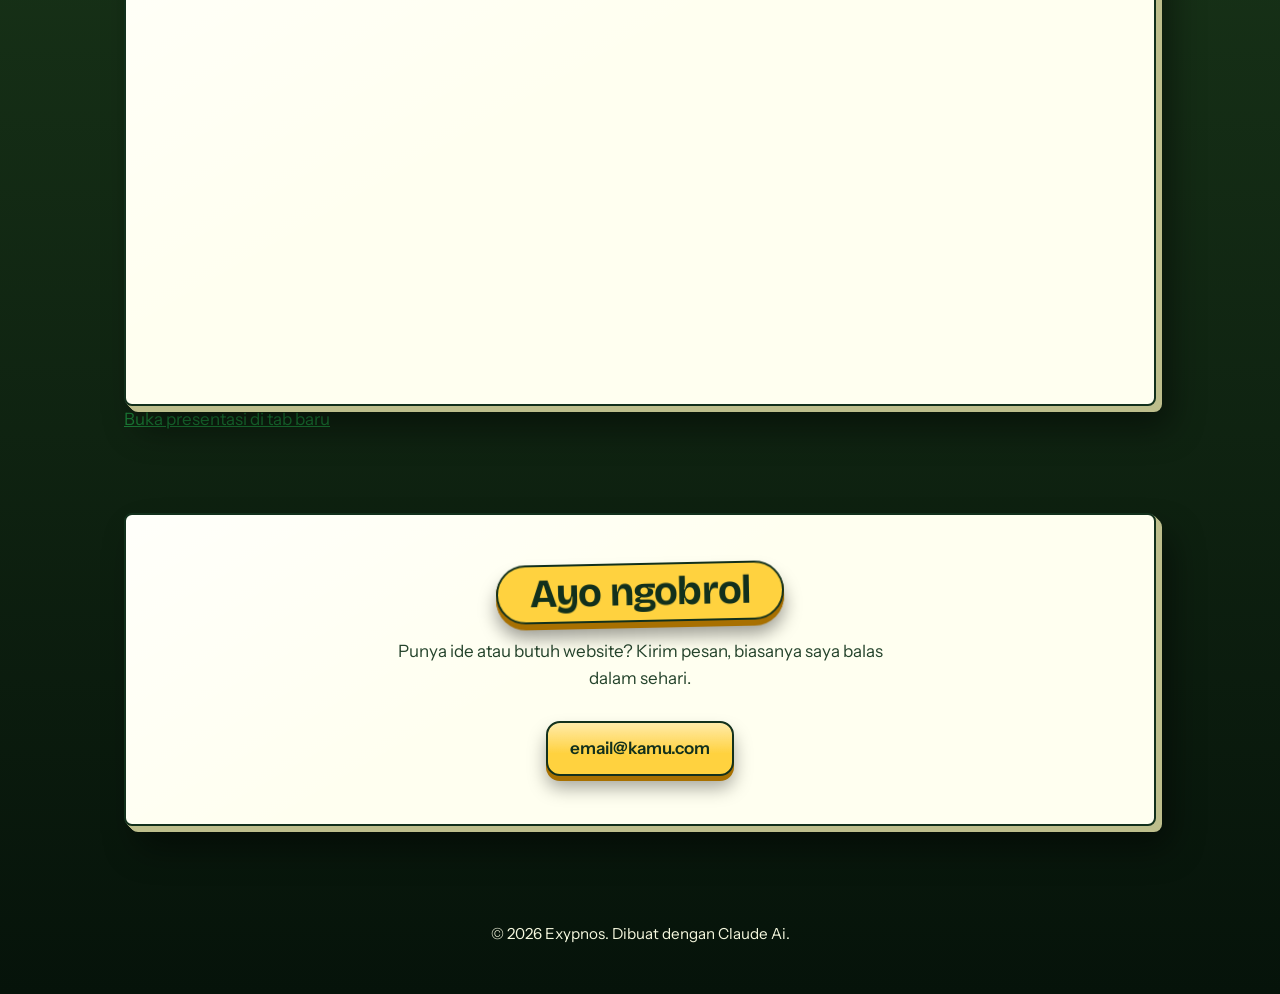
==== commit e03f3fcb: "Update Canva presentation iframe and remove comments Updated the iframe source for the Canva present" ====
--- a/index.html
+++ b/index.html
@@ -109,23 +109,12 @@
     <section id="presentasi" class="section">
       <h2>Presentasi</h2>
       <div class="ppt-frame">
-        <!-- Cara pasang PPT Canva:
-             1. Di Canva klik Bagikan > Lihat lainnya > Sematkan (Embed), lalu salin link-nya.
-             2. Ganti LINK_CANVA_KAMU di bawah dengan link itu.
-             3. Hapus tanda komentar pada <iframe> dan hapus kotak "ppt-placeholder".
-
         <iframe loading="lazy"
-                src="LINK_CANVA_KAMU"
+                src="https://canva.link/akthlc82j4upl1x"
                 title="Presentasi Exypnos di Canva"
                 allowfullscreen></iframe>
-        -->
-
-        <div class="ppt-placeholder">
-          <span class="ppt-ico" aria-hidden="true">📊</span>
-          <p>Tempat presentasi Canva</p>
-          <small>Tempel link sematan Canva di sini (lihat komentar di index.html).</small>
-        </div>
-      </div>
+      </div>
+      <p class="ppt-link"><a href="https://canva.link/akthlc82j4upl1x" target="_blank" rel="noopener">Buka presentasi di tab baru</a></p>
     </section>
 
     <section id="kontak" class="section contact">
--- a/style.css
+++ b/style.css
@@ -323,7 +323,6 @@
   background: var(--marker);
   color: #12301c;
   border: 2px solid var(--line);
-  border-radius: 999px;
   border-radius: 999px;
   box-shadow: 0 5px 0 var(--gold-side), 0 10px 16px rgba(0, 0, 0, .35);
   transform: rotate(-1.2deg);
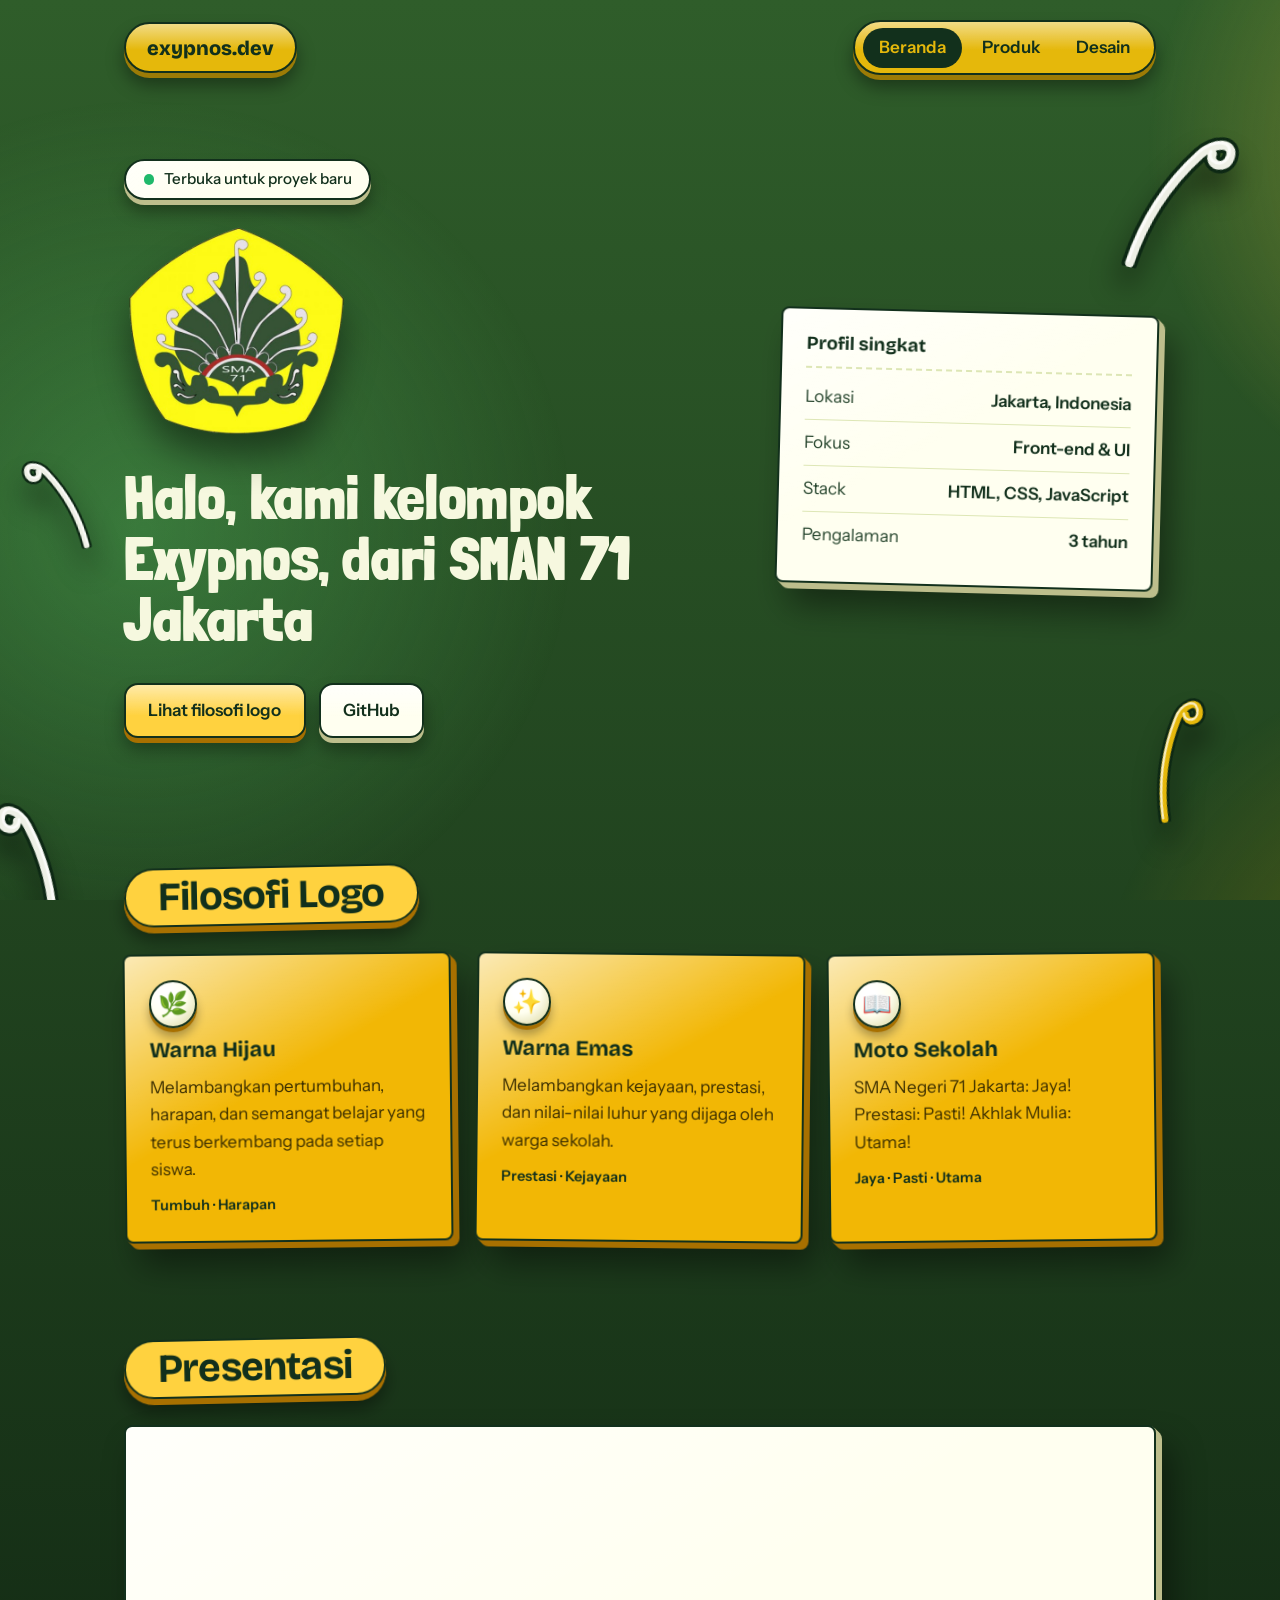
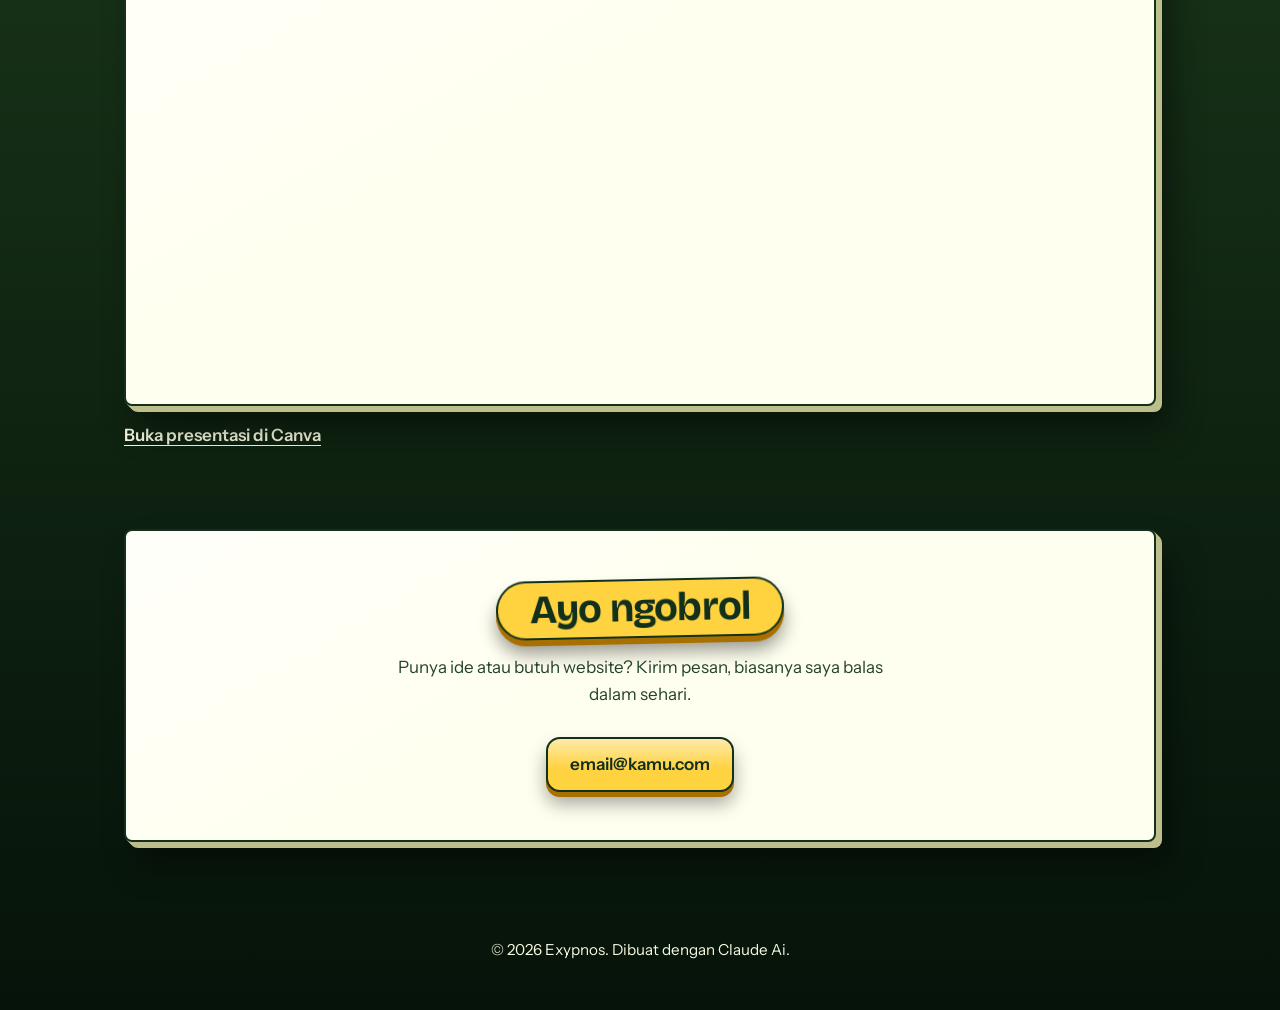
==== commit ac3ee71e: "Update iframe source and link for Canva presentation" ====
--- a/index.html
+++ b/index.html
@@ -108,13 +108,14 @@
     <!-- PRESENTASI CANVA -->
     <section id="presentasi" class="section">
       <h2>Presentasi</h2>
-      <div class="ppt-frame">
+      <div class="ppt-frame portrait">
         <iframe loading="lazy"
-                src="https://canva.link/akthlc82j4upl1x"
+                src="https://www.canva.com/design/DAHX2iraL58/4sJgwNYE6WDfnzdqo6idtg/view?embed"
                 title="Presentasi Exypnos di Canva"
-                allowfullscreen></iframe>
-      </div>
-      <p class="ppt-link"><a href="https://canva.link/akthlc82j4upl1x" target="_blank" rel="noopener">Buka presentasi di tab baru</a></p>
+                allowfullscreen="allowfullscreen"
+                allow="fullscreen"></iframe>
+      </div>
+      <p class="ppt-link"><a href="https://www.canva.com/design/DAHX2iraL58/4sJgwNYE6WDfnzdqo6idtg/view" target="_blank" rel="noopener">Buka presentasi di Canva</a></p>
     </section>
 
     <section id="kontak" class="section contact">
--- a/style.css
+++ b/style.css
@@ -926,3 +926,7 @@
 
 /* ruang di bawah footer agar tidak tertutup running text */
 body:has(.marquee) .foot { padding-bottom: 6rem; }
+
+/* link cadangan presentasi */
+.ppt-link { margin-top: 1rem; }
+.ppt-link a { color: var(--on-bg); font-weight: 600; text-underline-offset: 4px; }
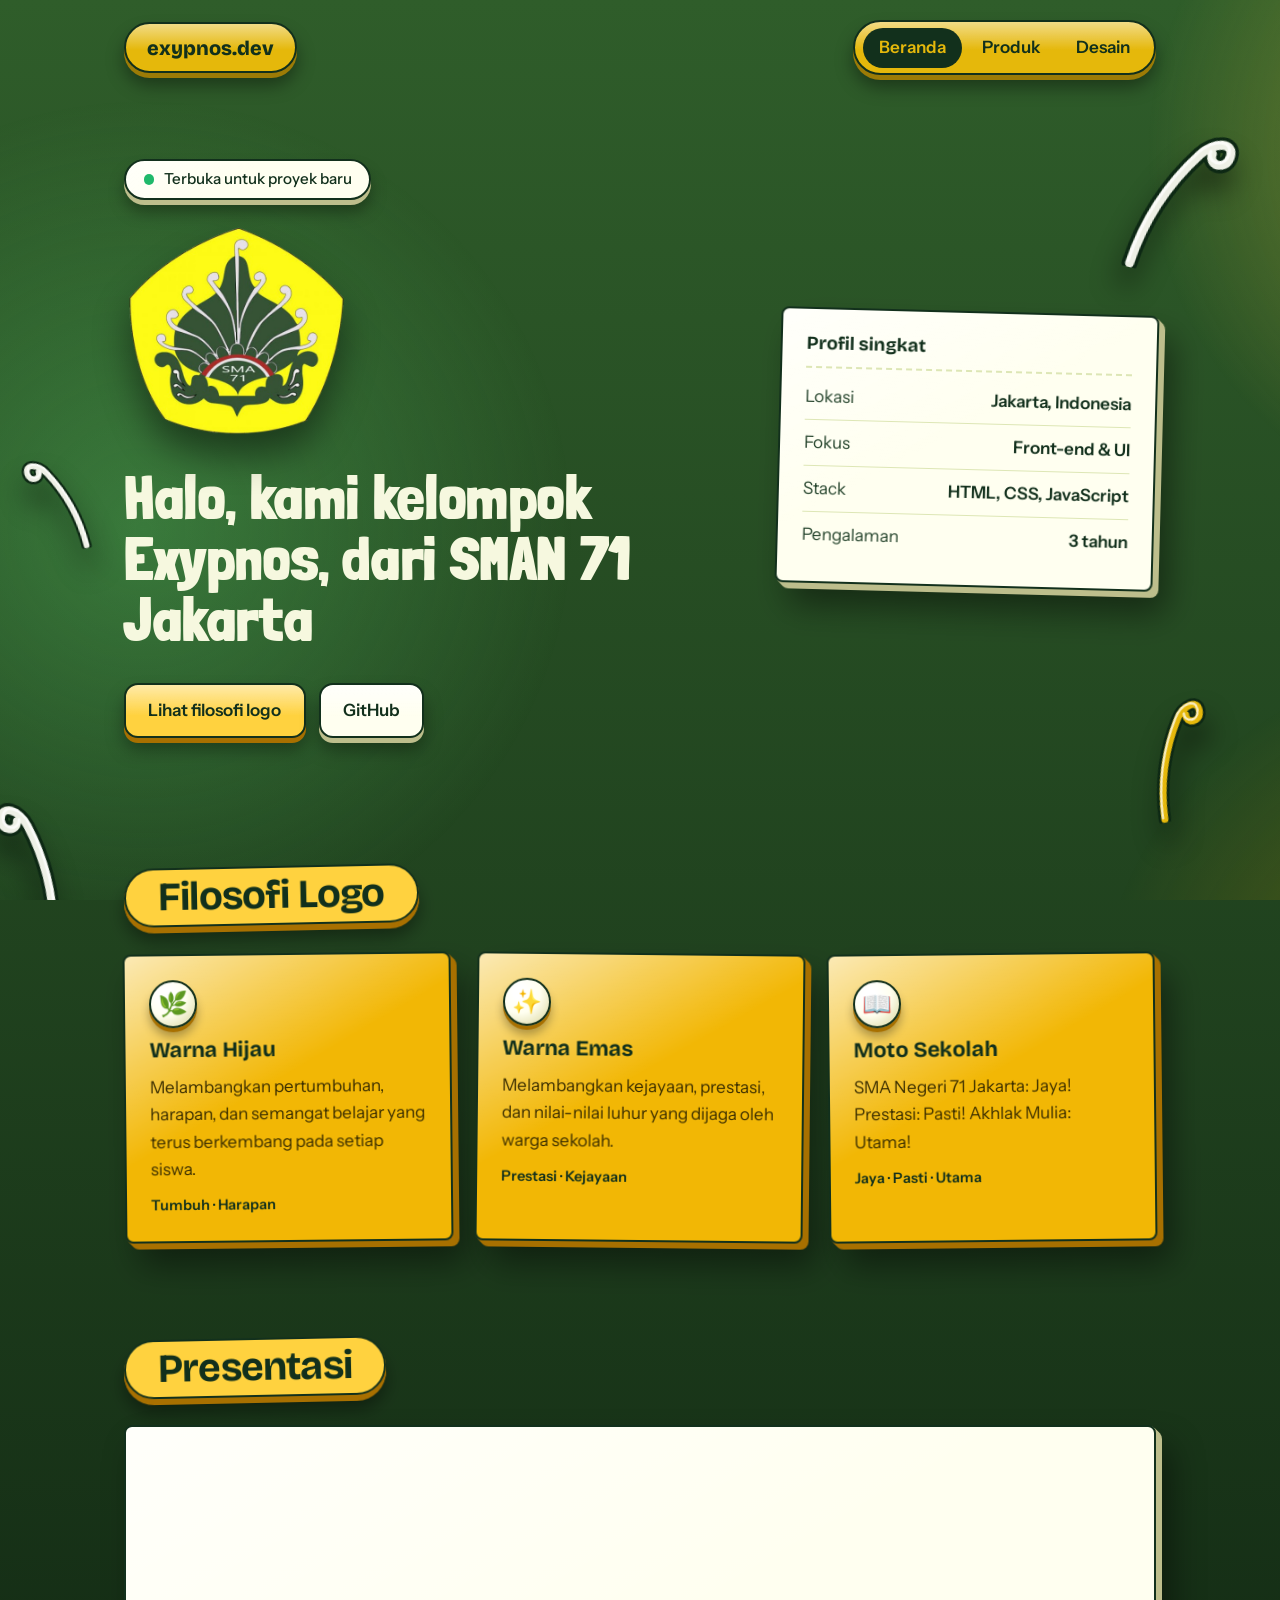
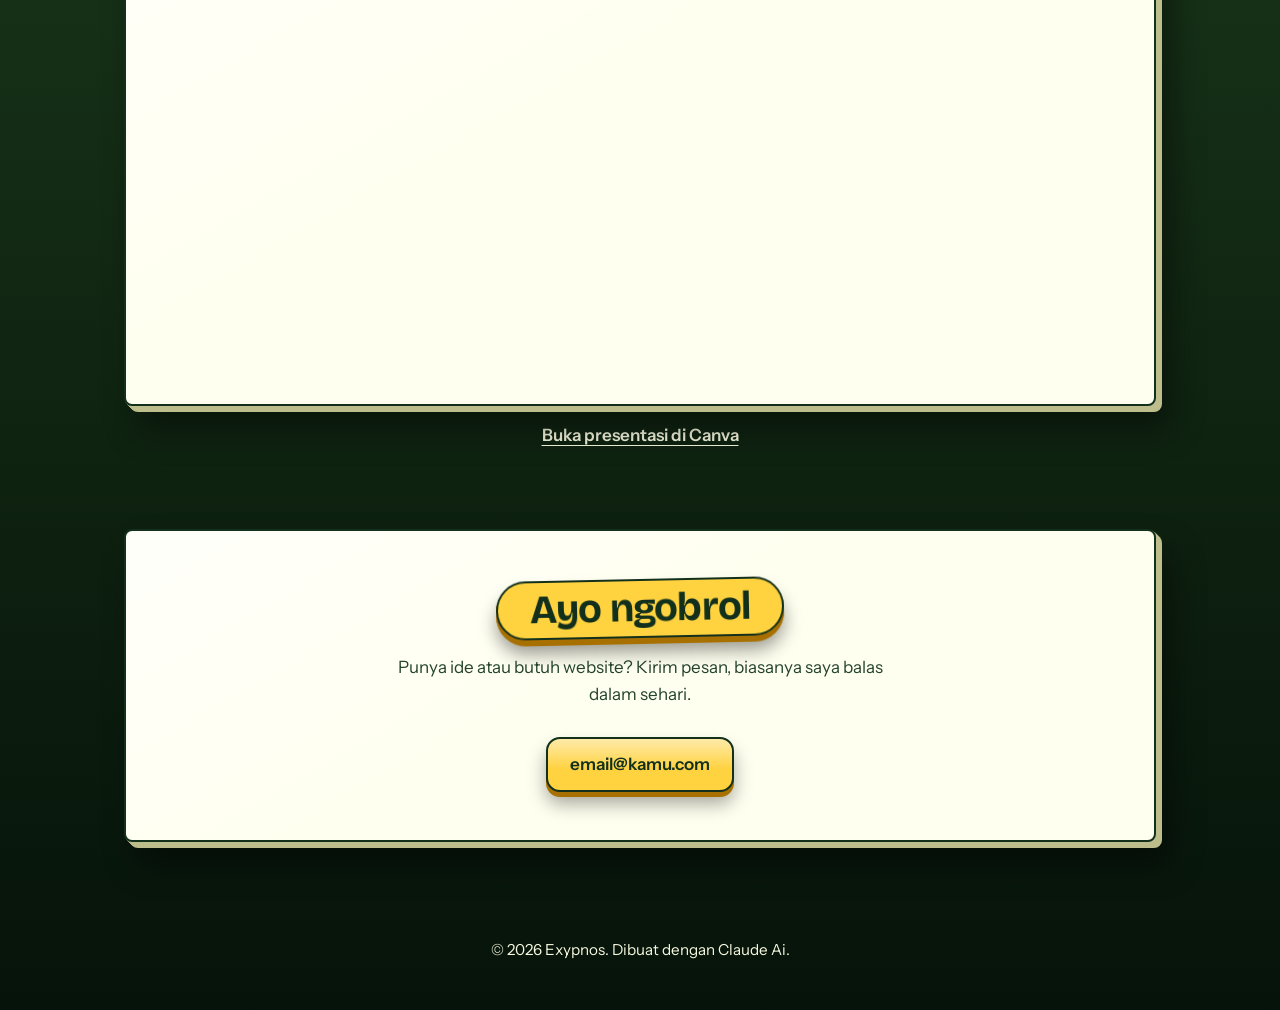
==== commit bae78d11: "Update Canva presentation links in index.html" ====
--- a/index.html
+++ b/index.html
@@ -108,14 +108,14 @@
     <!-- PRESENTASI CANVA -->
     <section id="presentasi" class="section">
       <h2>Presentasi</h2>
-      <div class="ppt-frame portrait">
+      <div class="ppt-frame">
         <iframe loading="lazy"
-                src="https://www.canva.com/design/DAHX2iraL58/4sJgwNYE6WDfnzdqo6idtg/view?embed"
+                src="https://www.canva.com/design/DAHYNz-6VGY/tMIyKCje9g16FL3OgIlq8A/view?embed"
                 title="Presentasi Exypnos di Canva"
                 allowfullscreen="allowfullscreen"
                 allow="fullscreen"></iframe>
       </div>
-      <p class="ppt-link"><a href="https://www.canva.com/design/DAHX2iraL58/4sJgwNYE6WDfnzdqo6idtg/view" target="_blank" rel="noopener">Buka presentasi di Canva</a></p>
+      <p class="ppt-link"><a href="https://www.canva.com/design/DAHYNz-6VGY/tMIyKCje9g16FL3OgIlq8A/view" target="_blank" rel="noopener">Buka presentasi di Canva</a></p>
     </section>
 
     <section id="kontak" class="section contact">
--- a/style.css
+++ b/style.css
@@ -930,3 +930,7 @@
 /* link cadangan presentasi */
 .ppt-link { margin-top: 1rem; }
 .ppt-link a { color: var(--on-bg); font-weight: 600; text-underline-offset: 4px; }
+
+/* presentasi Canva format potret (4:5) */
+.ppt-frame.portrait { aspect-ratio: 4 / 5; max-width: 560px; margin: 0 auto; }
+.ppt-link { text-align: center; }
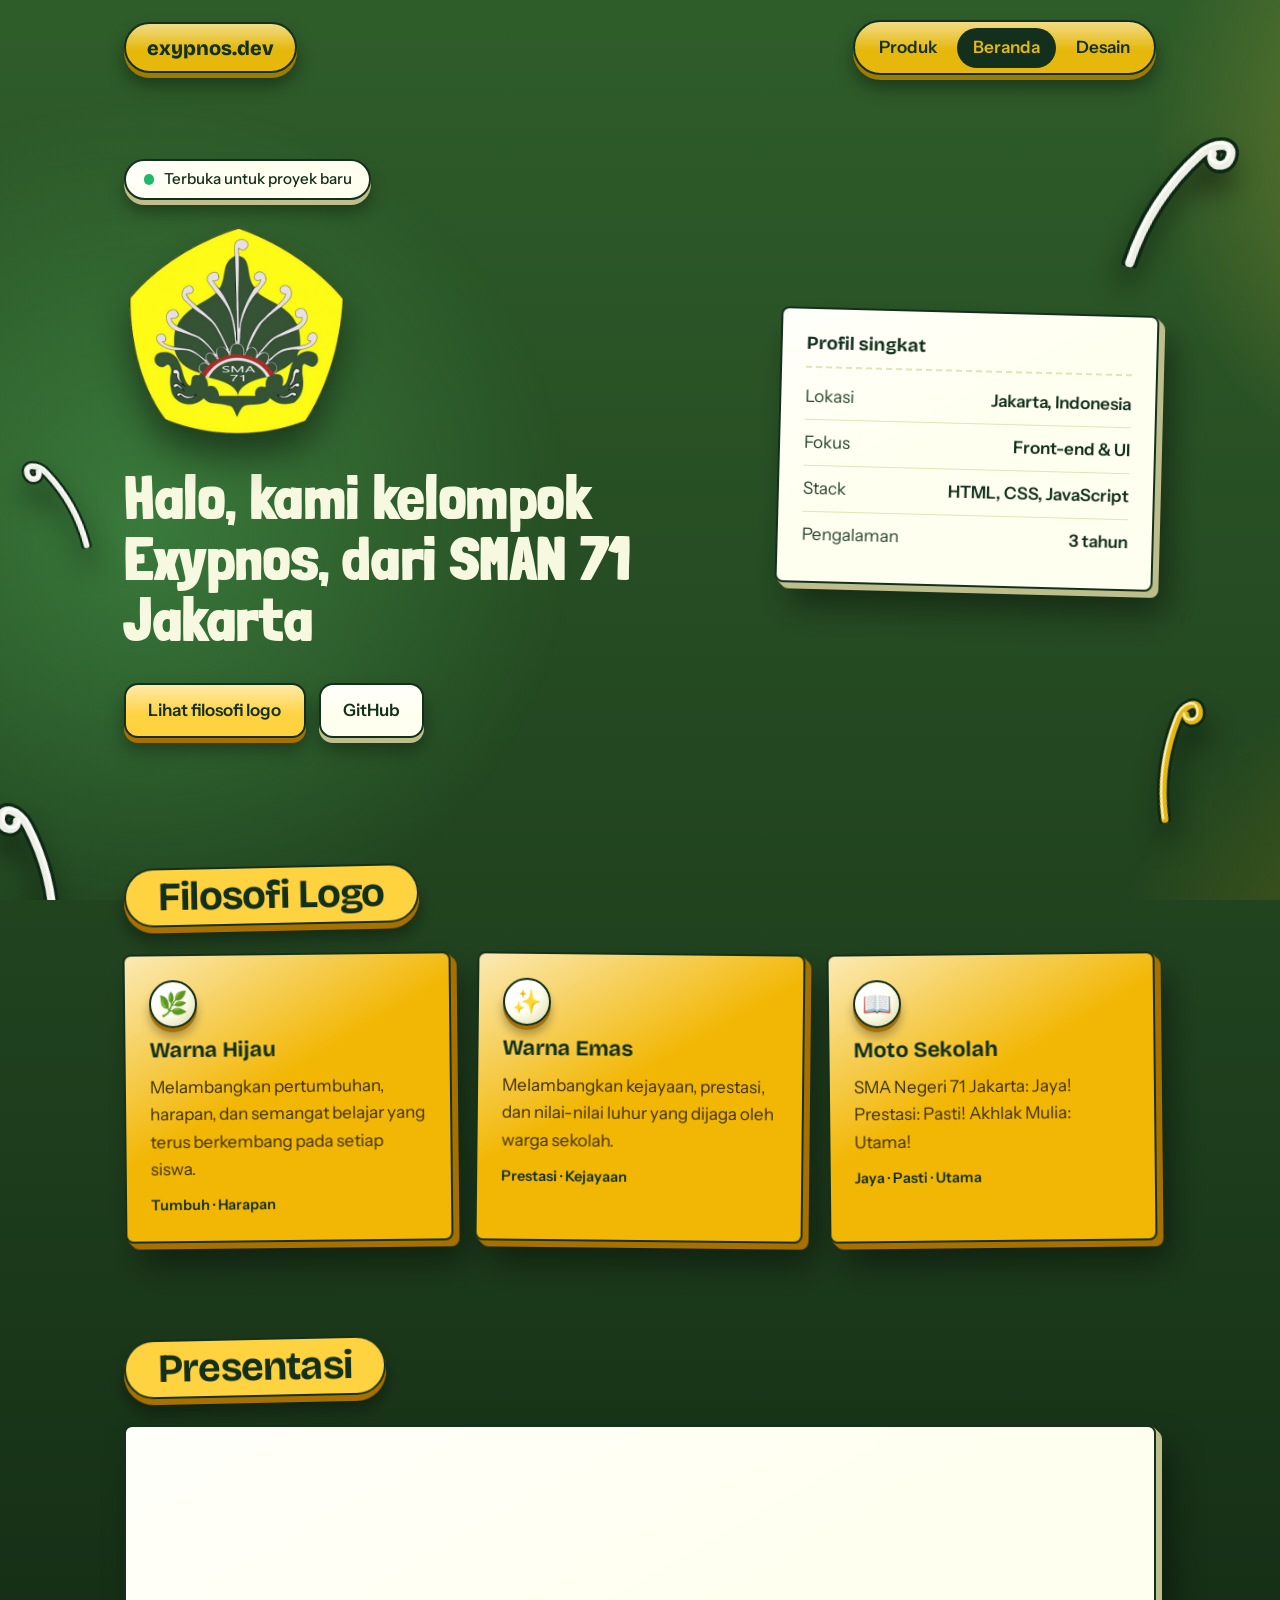
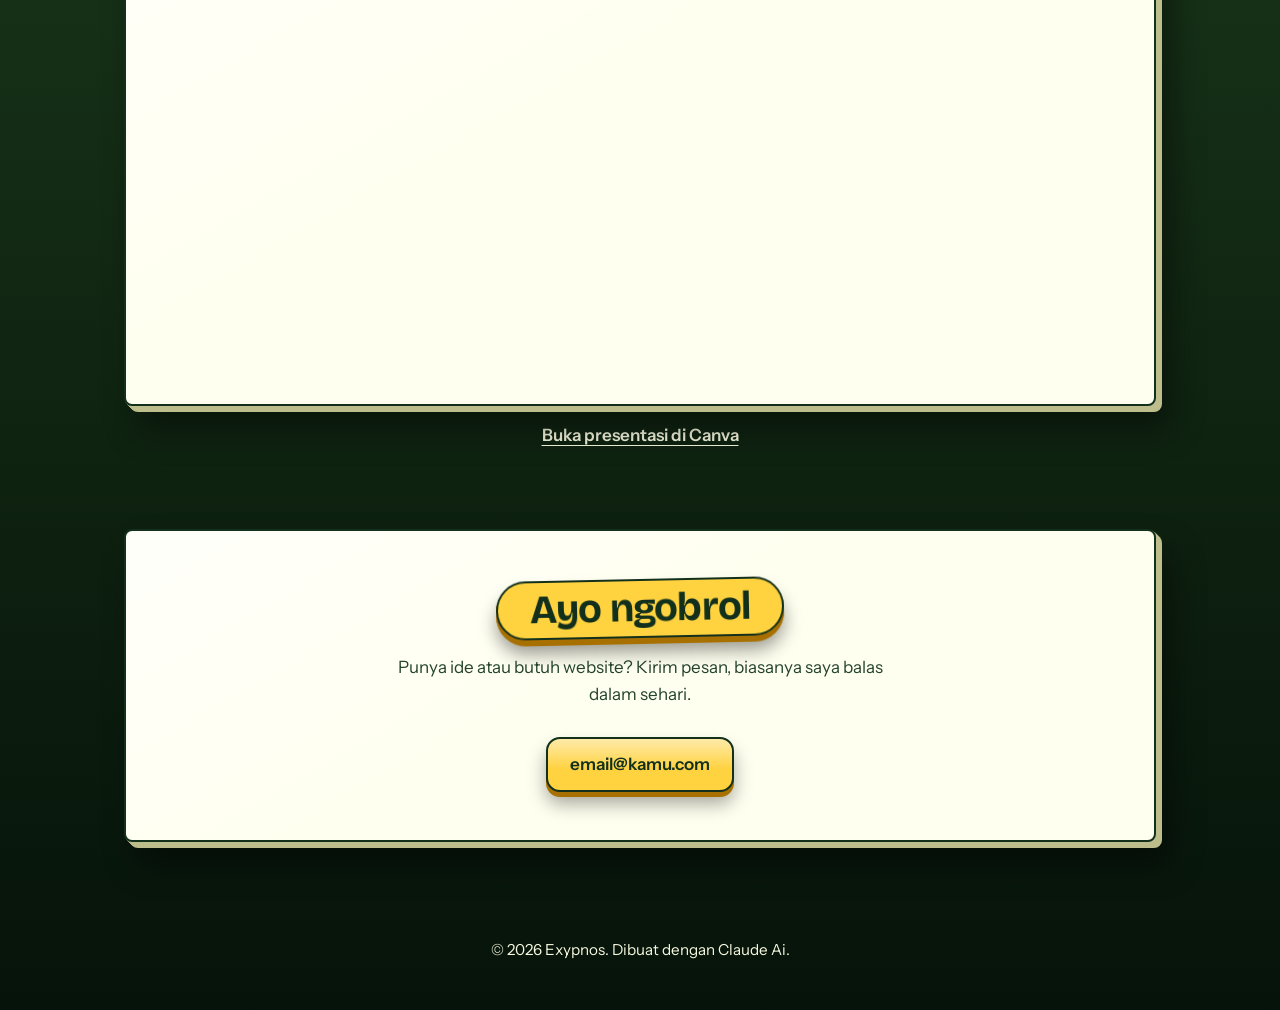
==== commit ba768475: "Update index.html" ====
--- a/index.html
+++ b/index.html
@@ -51,8 +51,8 @@
   <header class="top">
     <a class="brand" href="#atas">exypnos.dev</a>
     <nav aria-label="Navigasi utama">
+      <a href="produk.html">Produk</a>
       <a href="index.html" class="active" aria-current="page">Beranda</a>
-      <a href="produk.html">Produk</a>
       <a href="desain.html">Desain</a>
     </nav>
   </header>
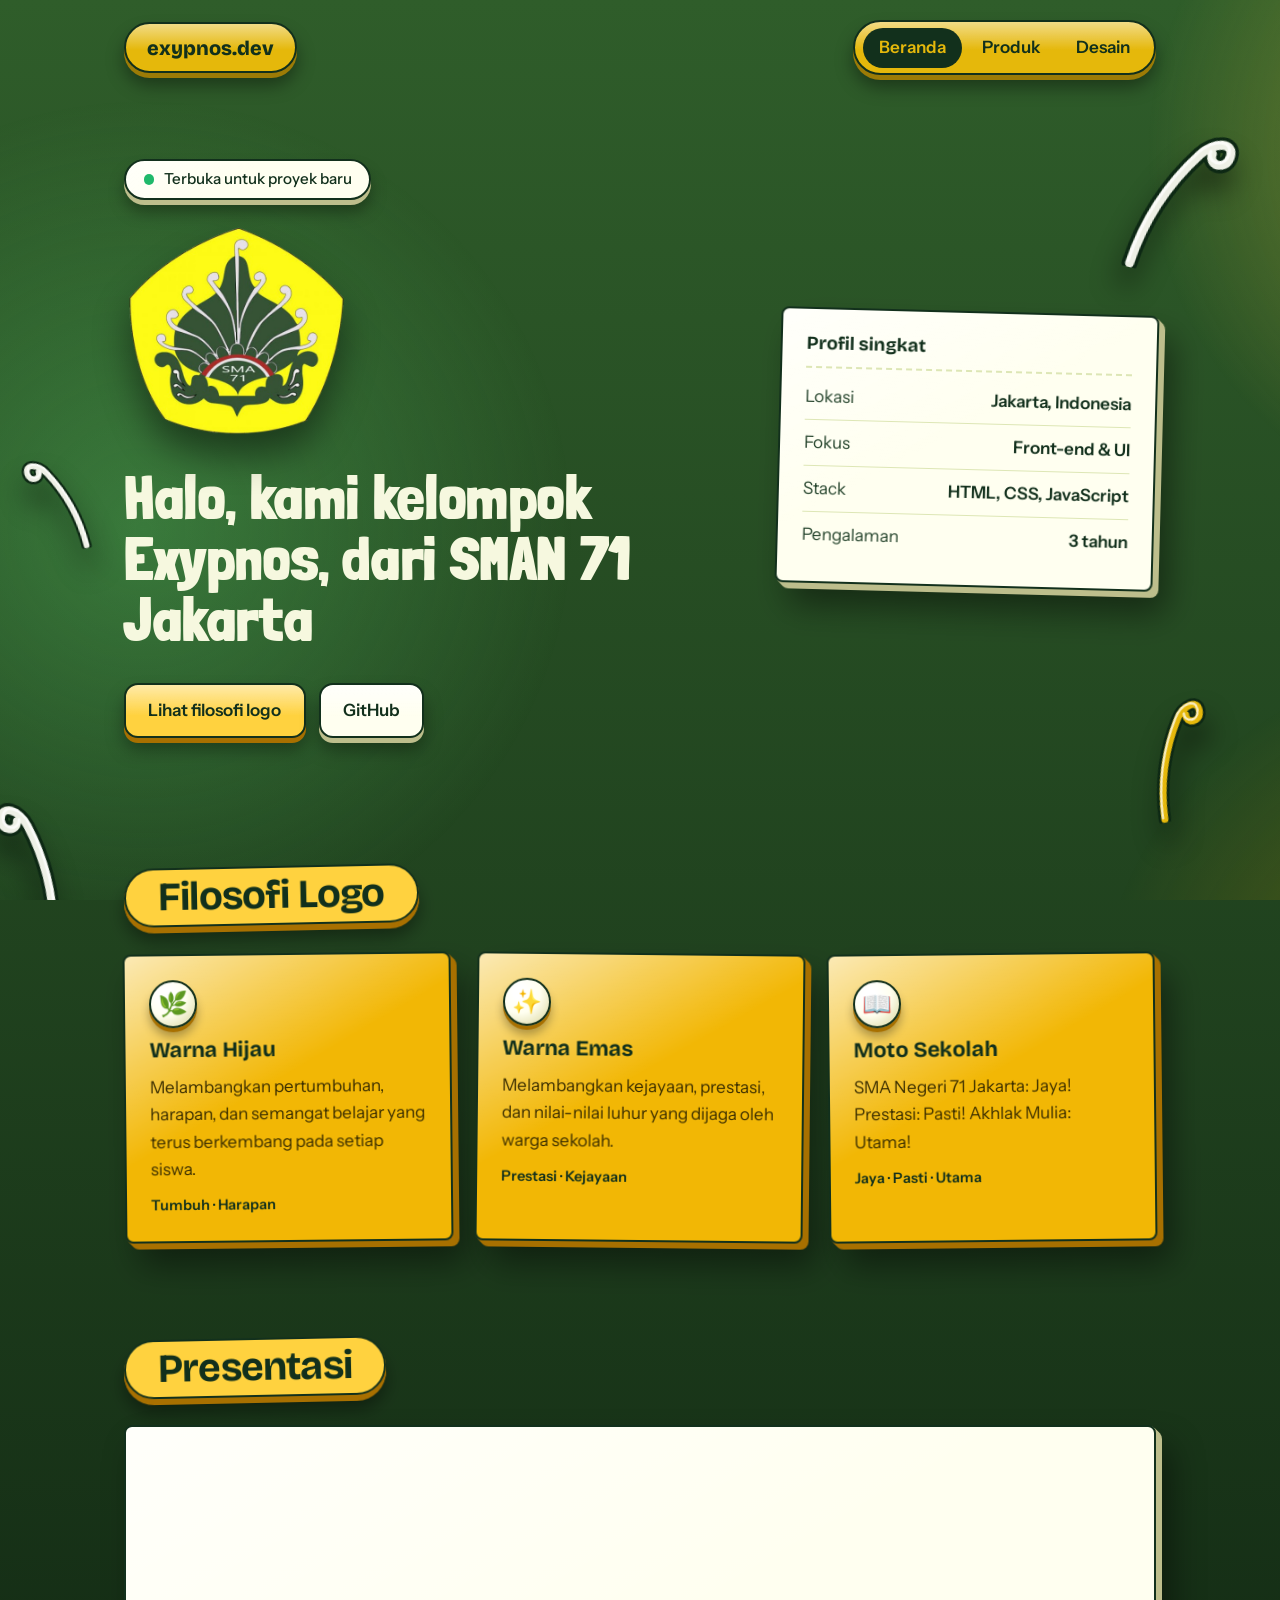
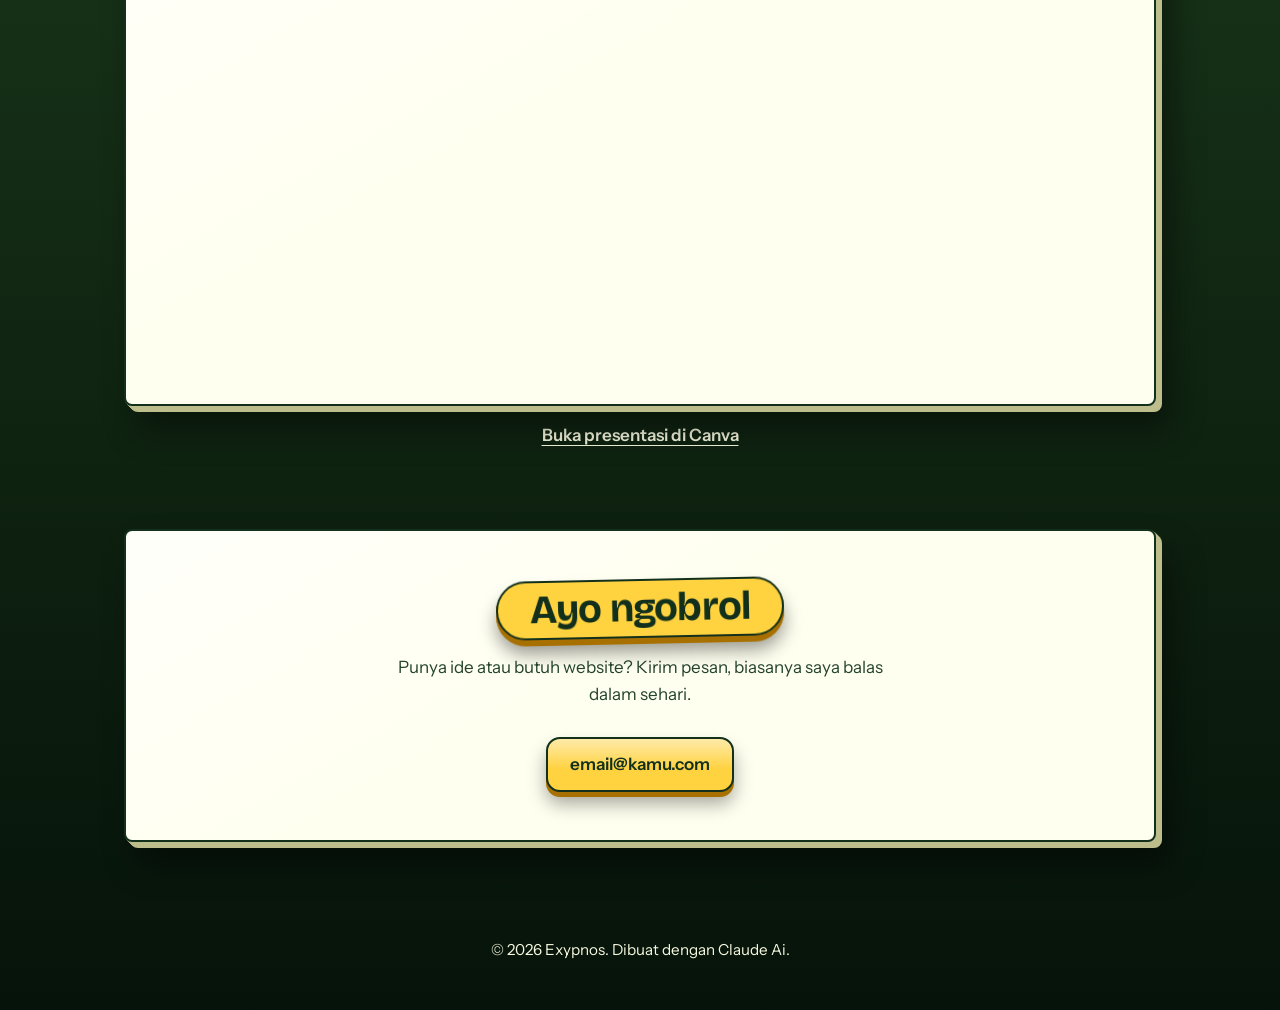
==== commit 1ec6f009: "Update index.html" ====
--- a/index.html
+++ b/index.html
@@ -51,8 +51,8 @@
   <header class="top">
     <a class="brand" href="#atas">exypnos.dev</a>
     <nav aria-label="Navigasi utama">
+      <a href="index.html" class="active" aria-current="page">Beranda</a>
       <a href="produk.html">Produk</a>
-      <a href="index.html" class="active" aria-current="page">Beranda</a>
       <a href="desain.html">Desain</a>
     </nav>
   </header>
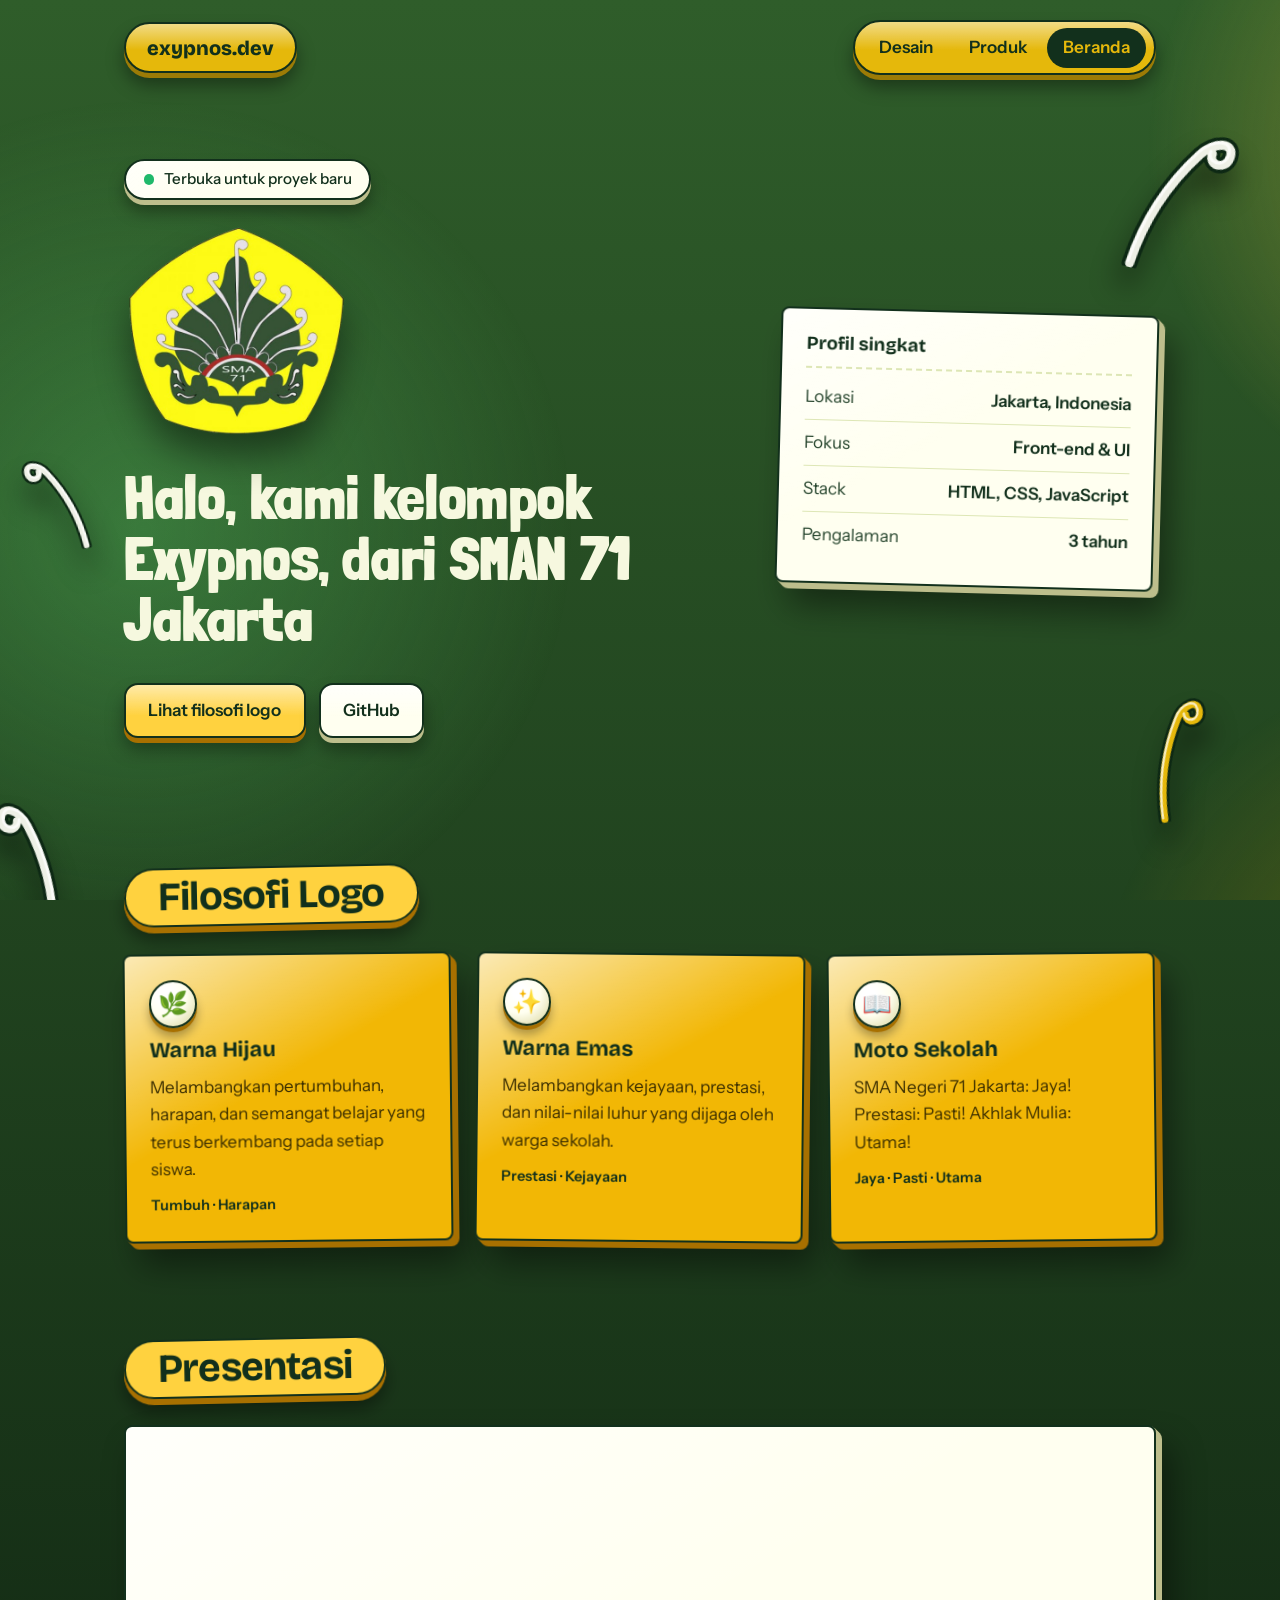
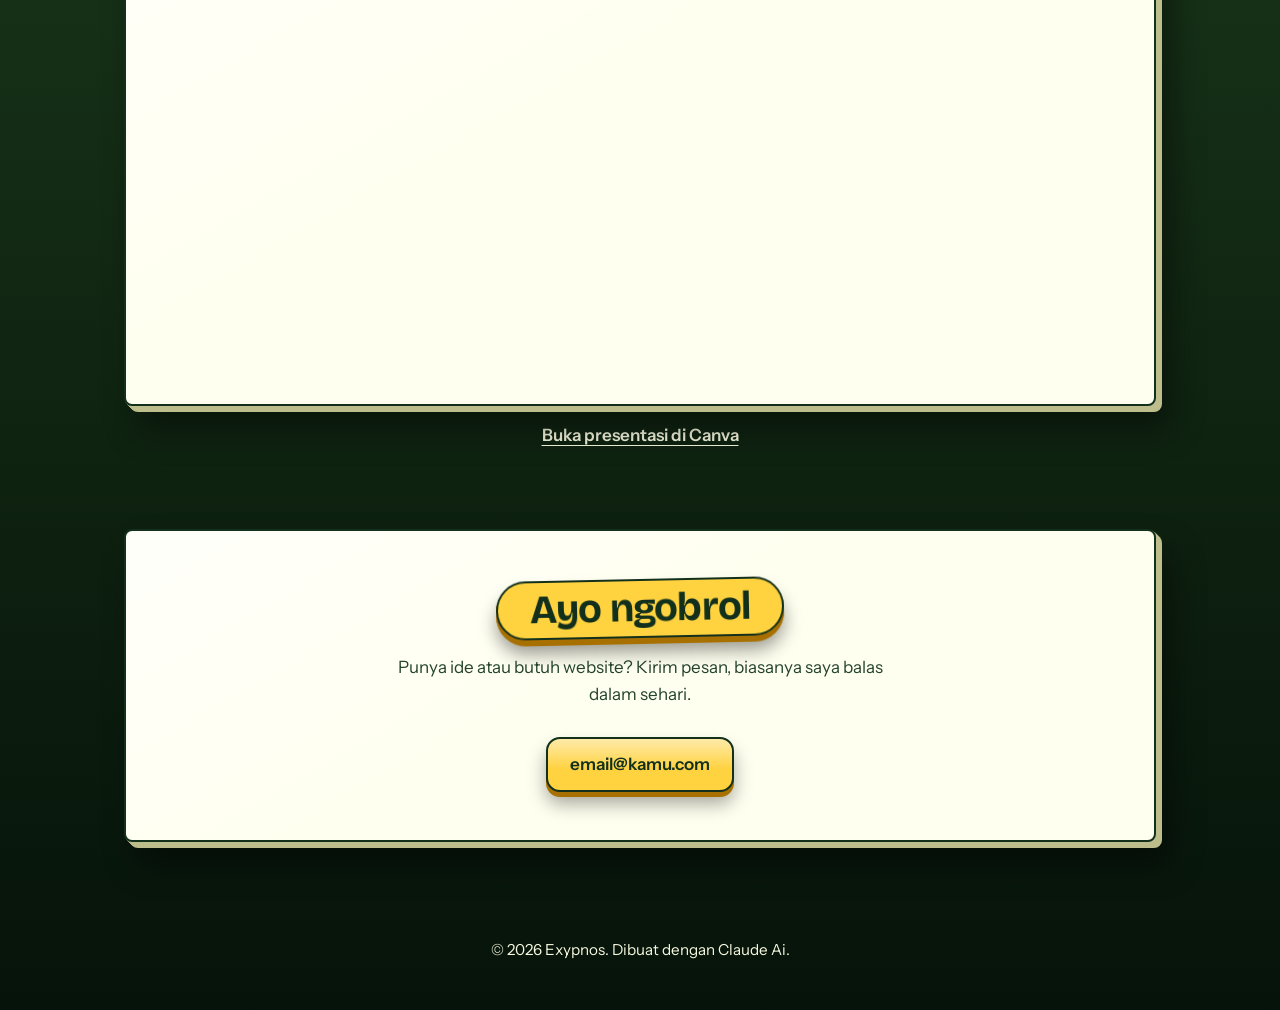
==== commit 959e428b: "Reorder navigation links in index.html" ====
--- a/index.html
+++ b/index.html
@@ -51,9 +51,9 @@
   <header class="top">
     <a class="brand" href="#atas">exypnos.dev</a>
     <nav aria-label="Navigasi utama">
+      <a href="desain.html">Desain</a>
+      <a href="produk.html">Produk</a>
       <a href="index.html" class="active" aria-current="page">Beranda</a>
-      <a href="produk.html">Produk</a>
-      <a href="desain.html">Desain</a>
     </nav>
   </header>
 
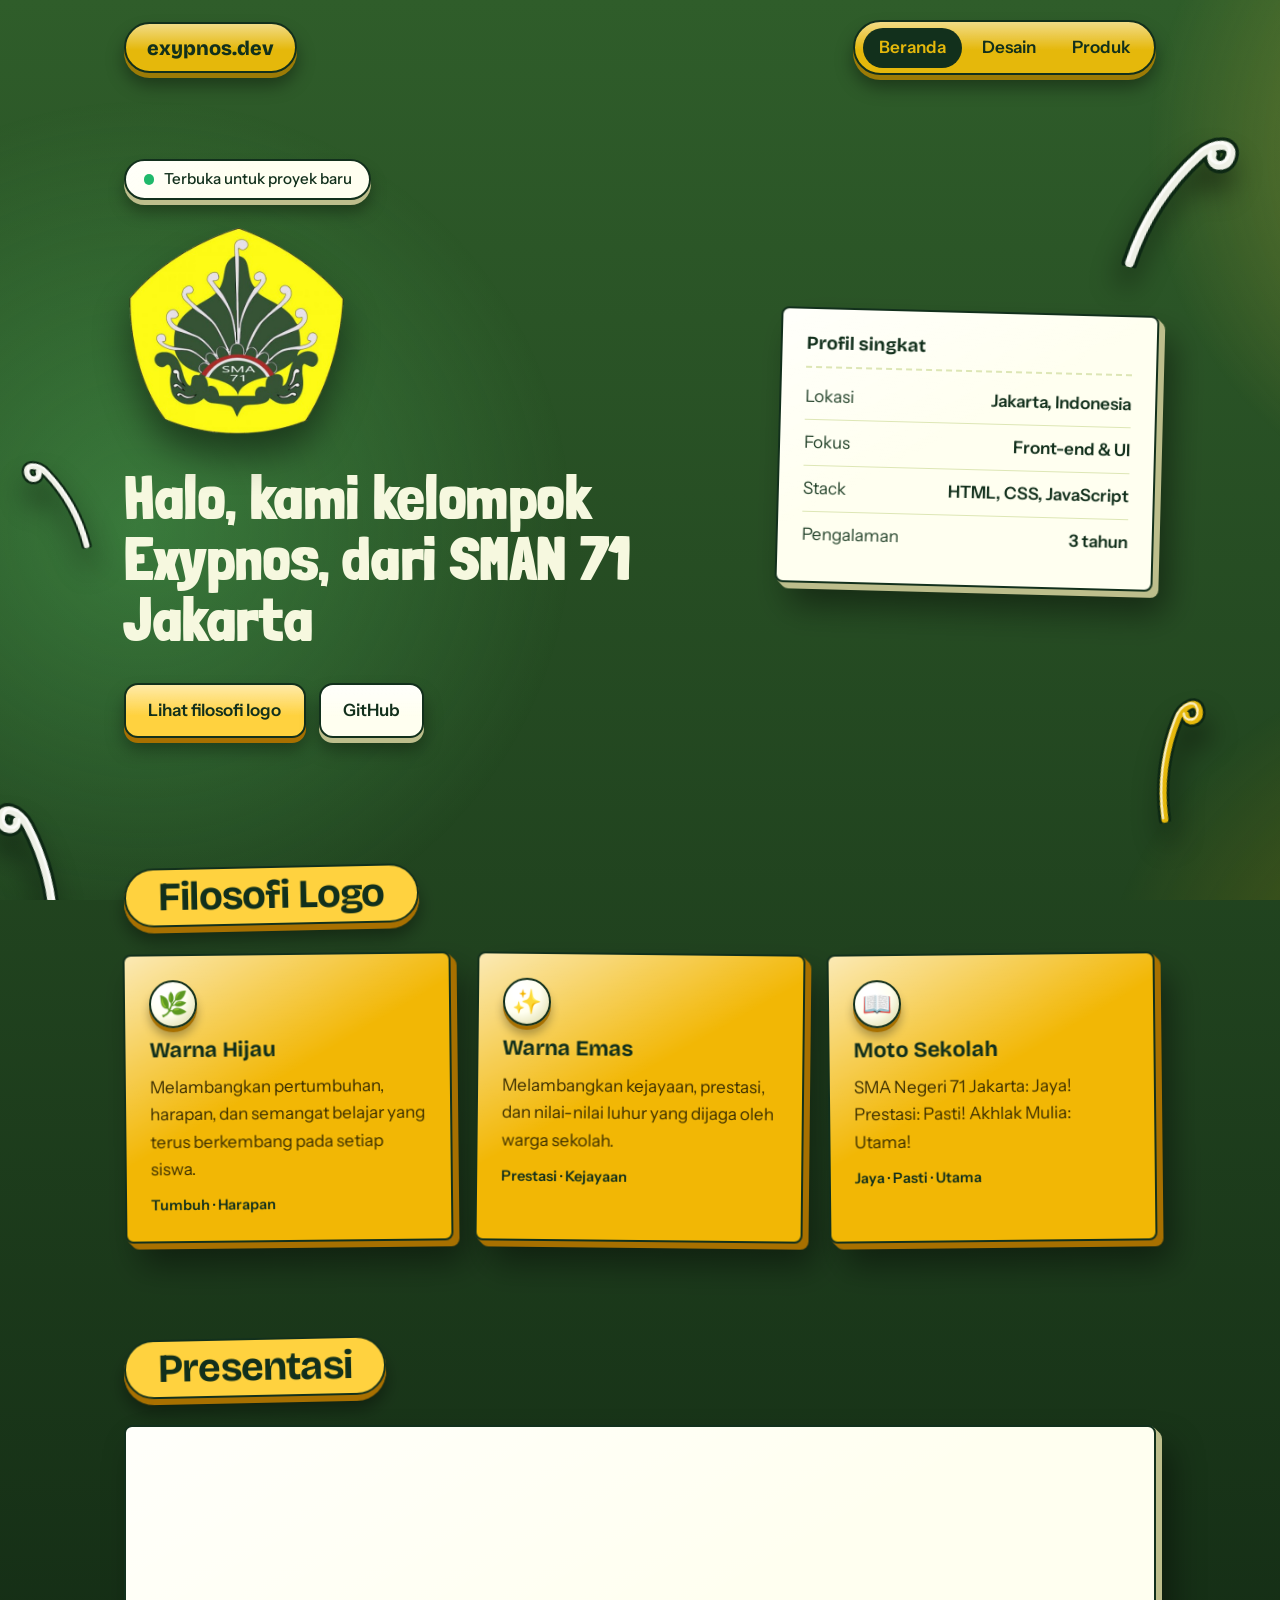
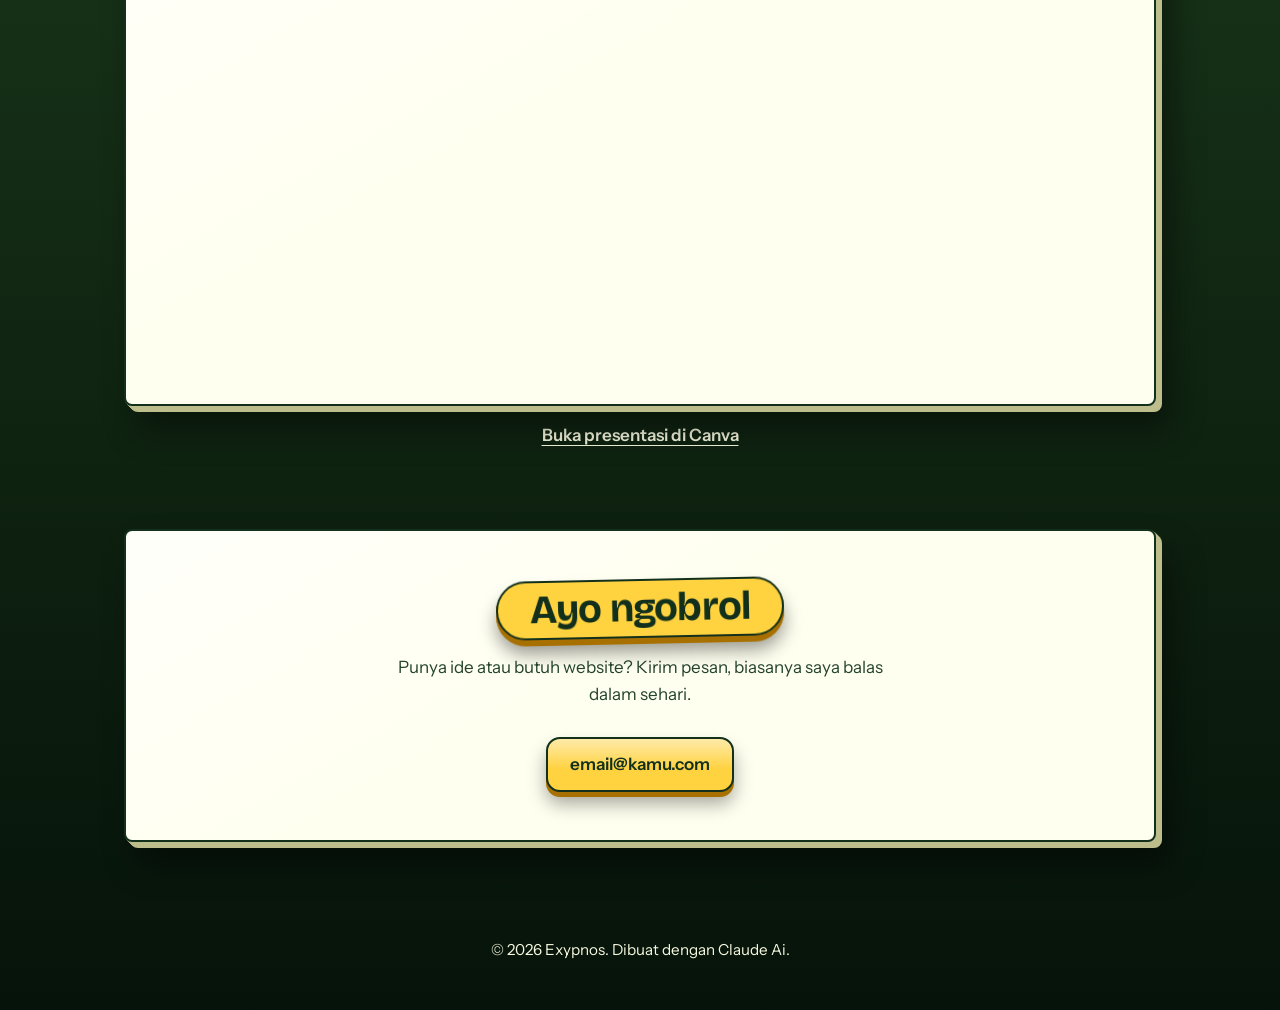
==== commit f7859b63: "Remove duplicate 'Beranda' link in navigation" ====
--- a/index.html
+++ b/index.html
@@ -51,9 +51,9 @@
   <header class="top">
     <a class="brand" href="#atas">exypnos.dev</a>
     <nav aria-label="Navigasi utama">
+      <a href="index.html" class="active" aria-current="page">Beranda</a>
       <a href="desain.html">Desain</a>
       <a href="produk.html">Produk</a>
-      <a href="index.html" class="active" aria-current="page">Beranda</a>
     </nav>
   </header>
 
